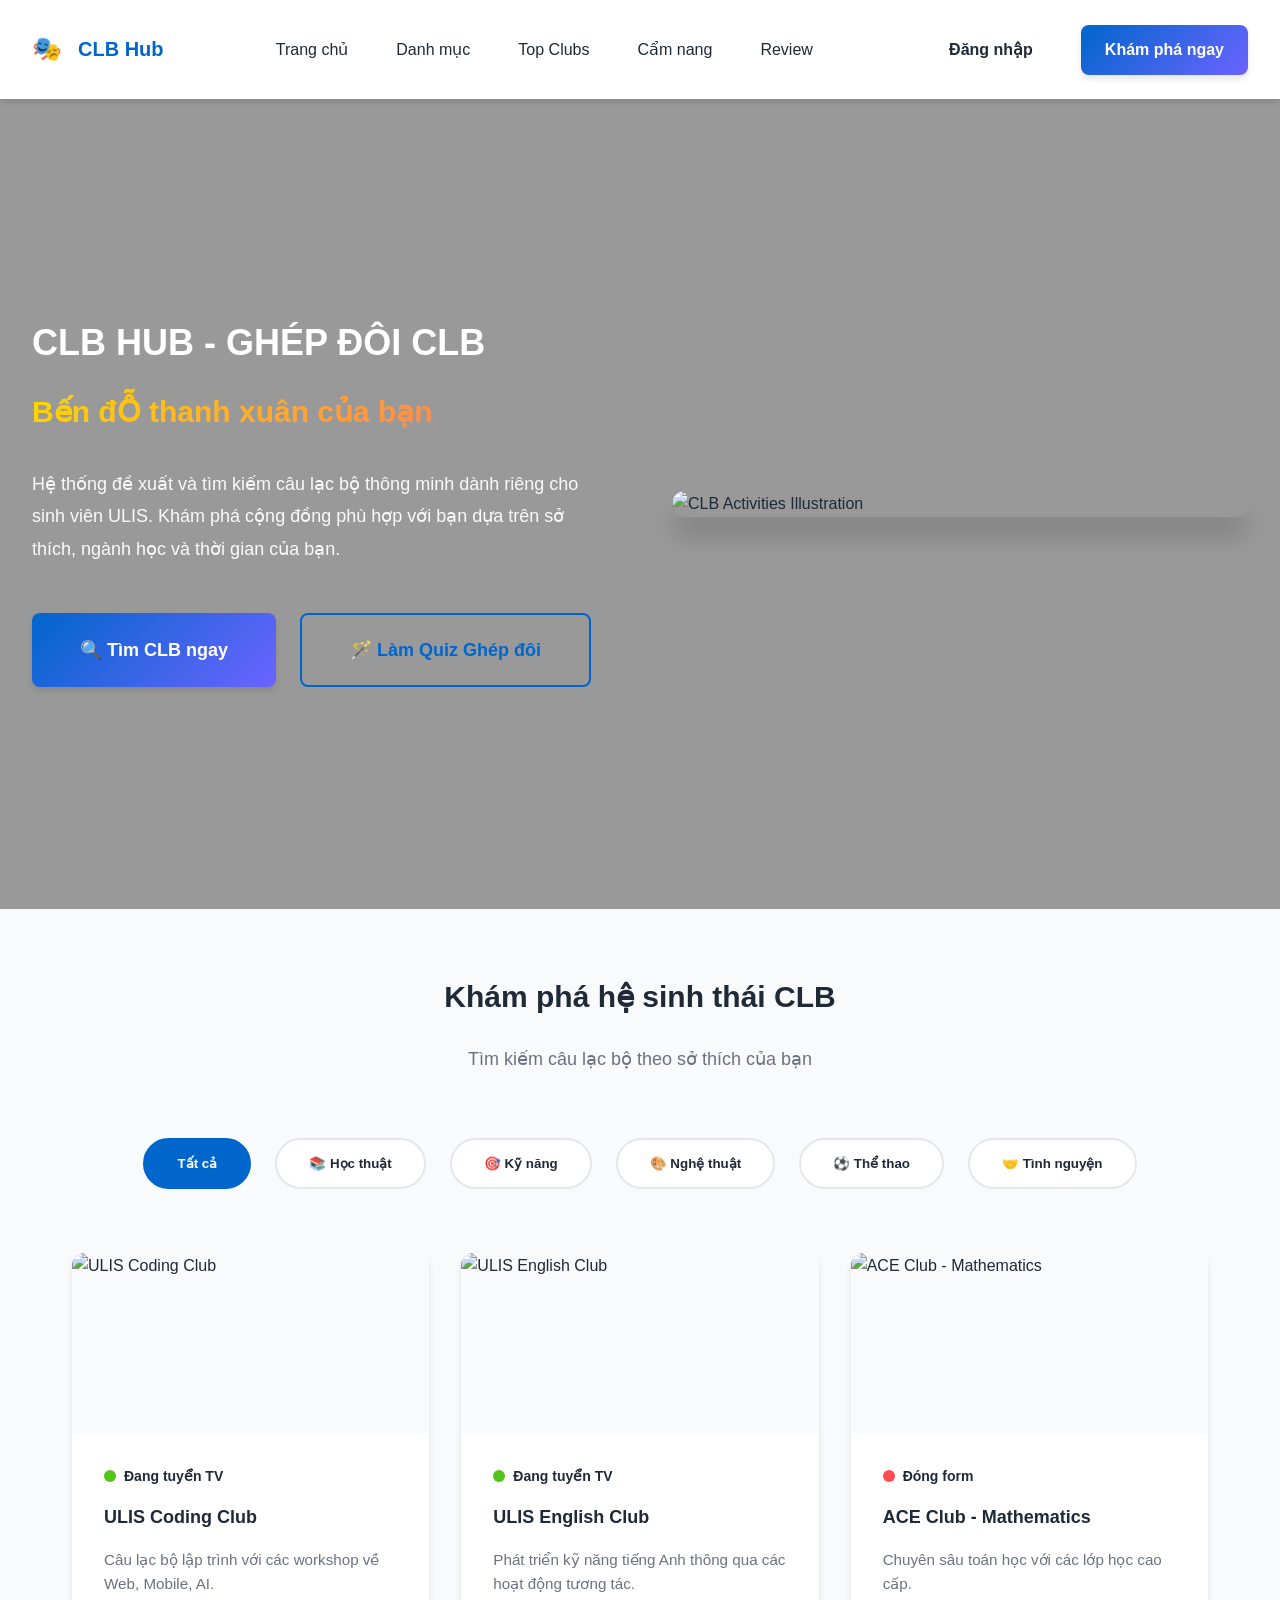
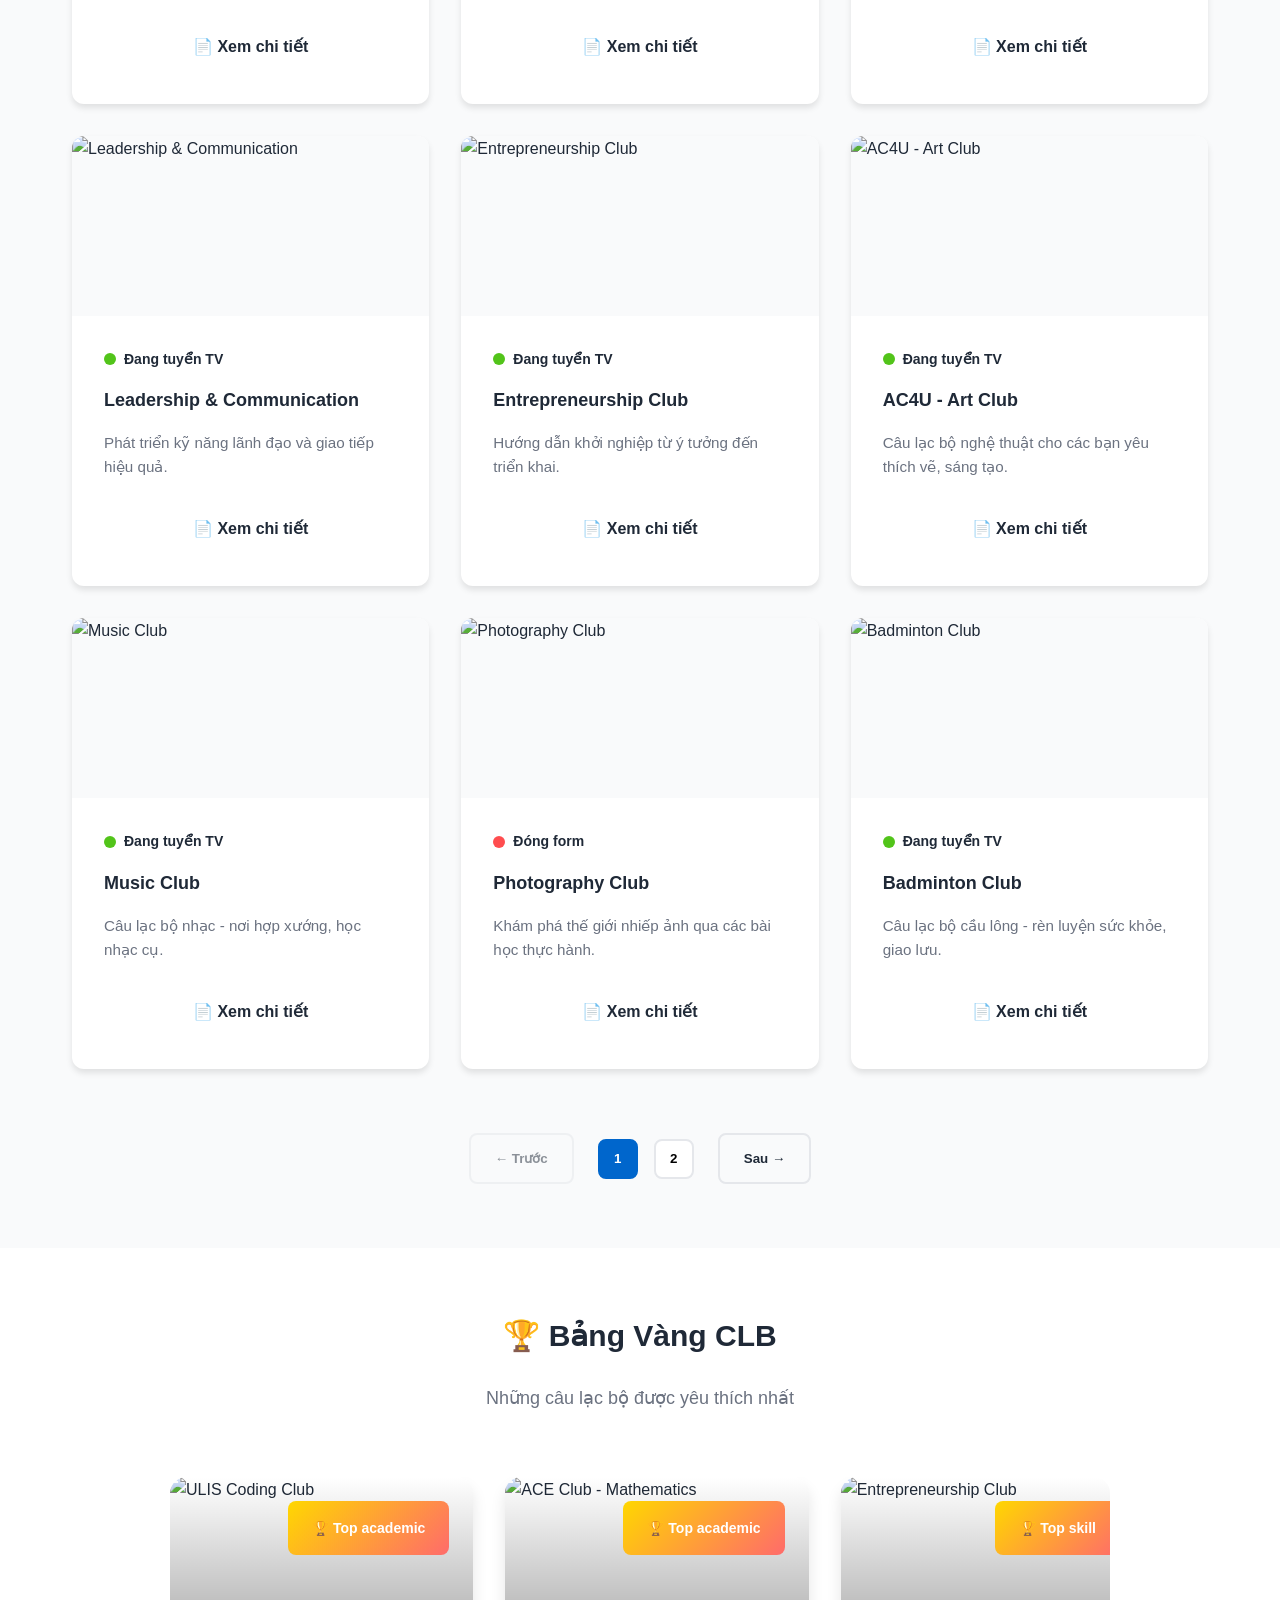
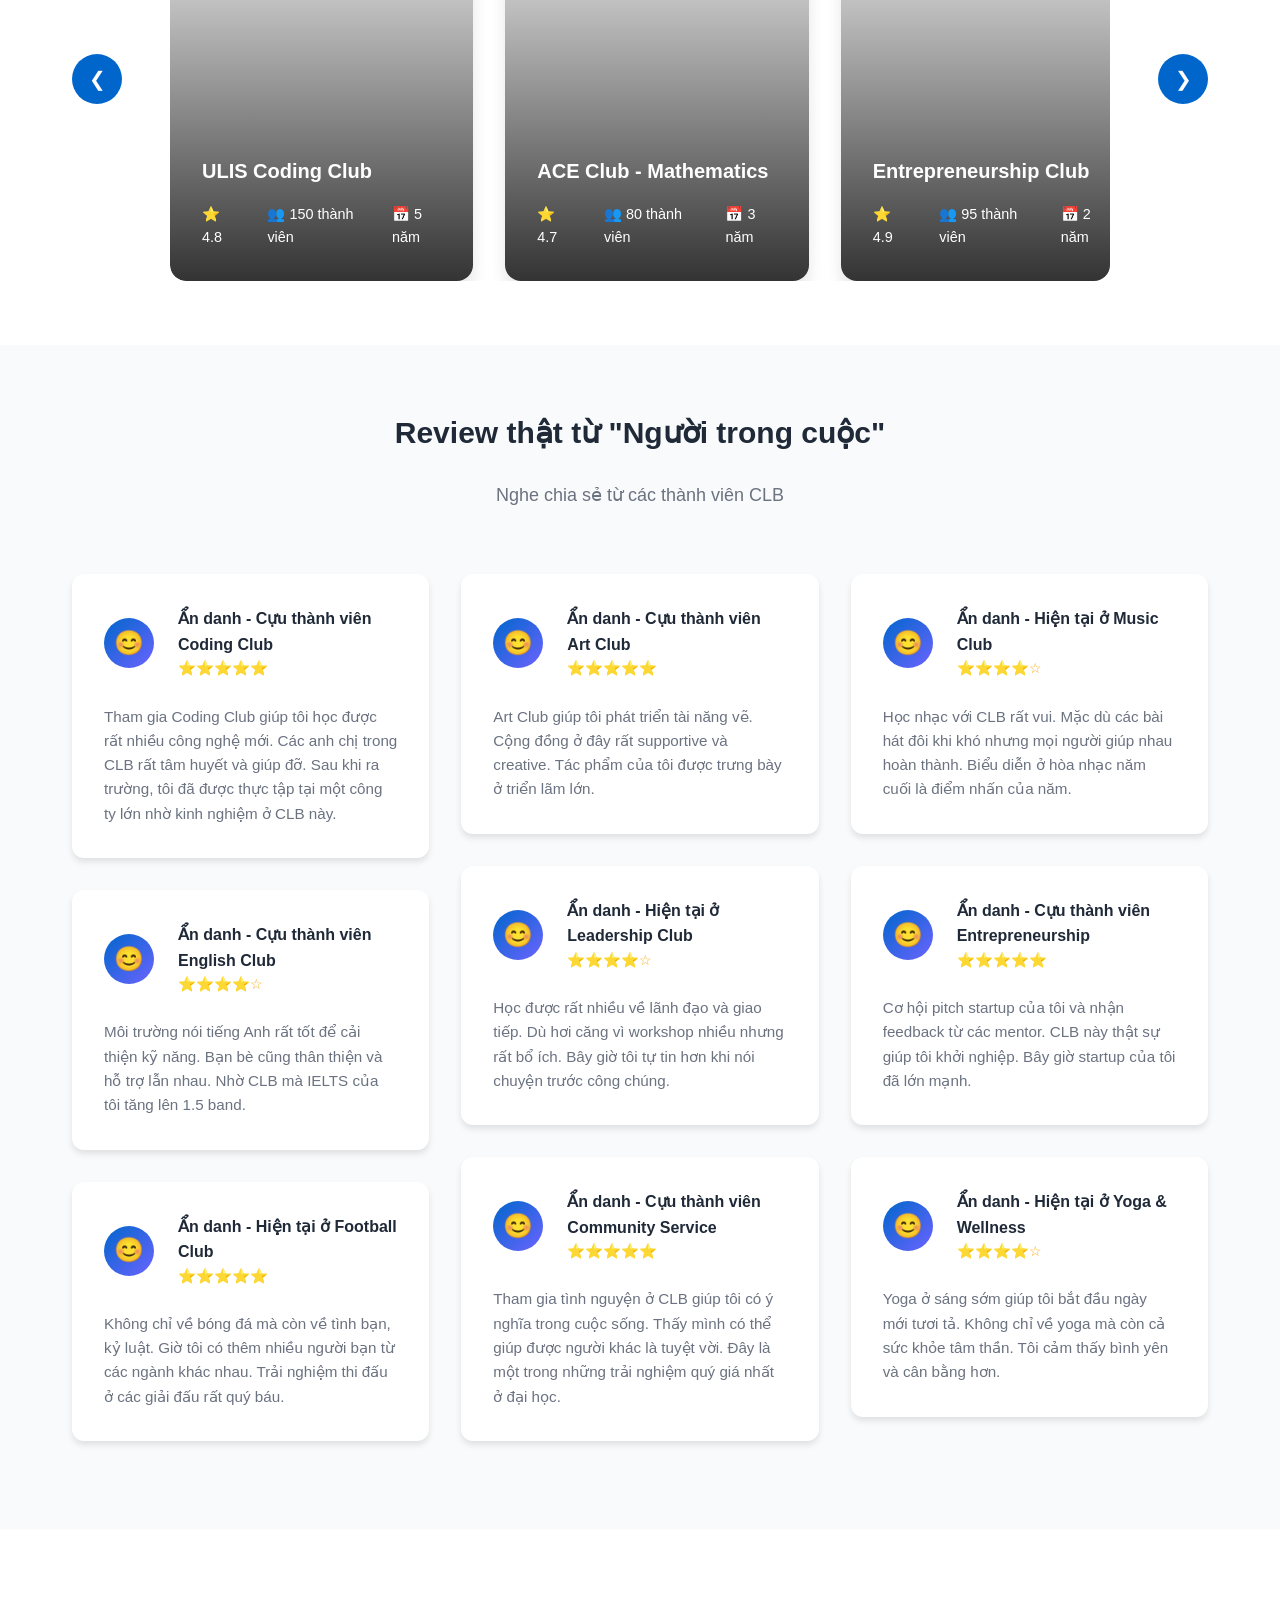
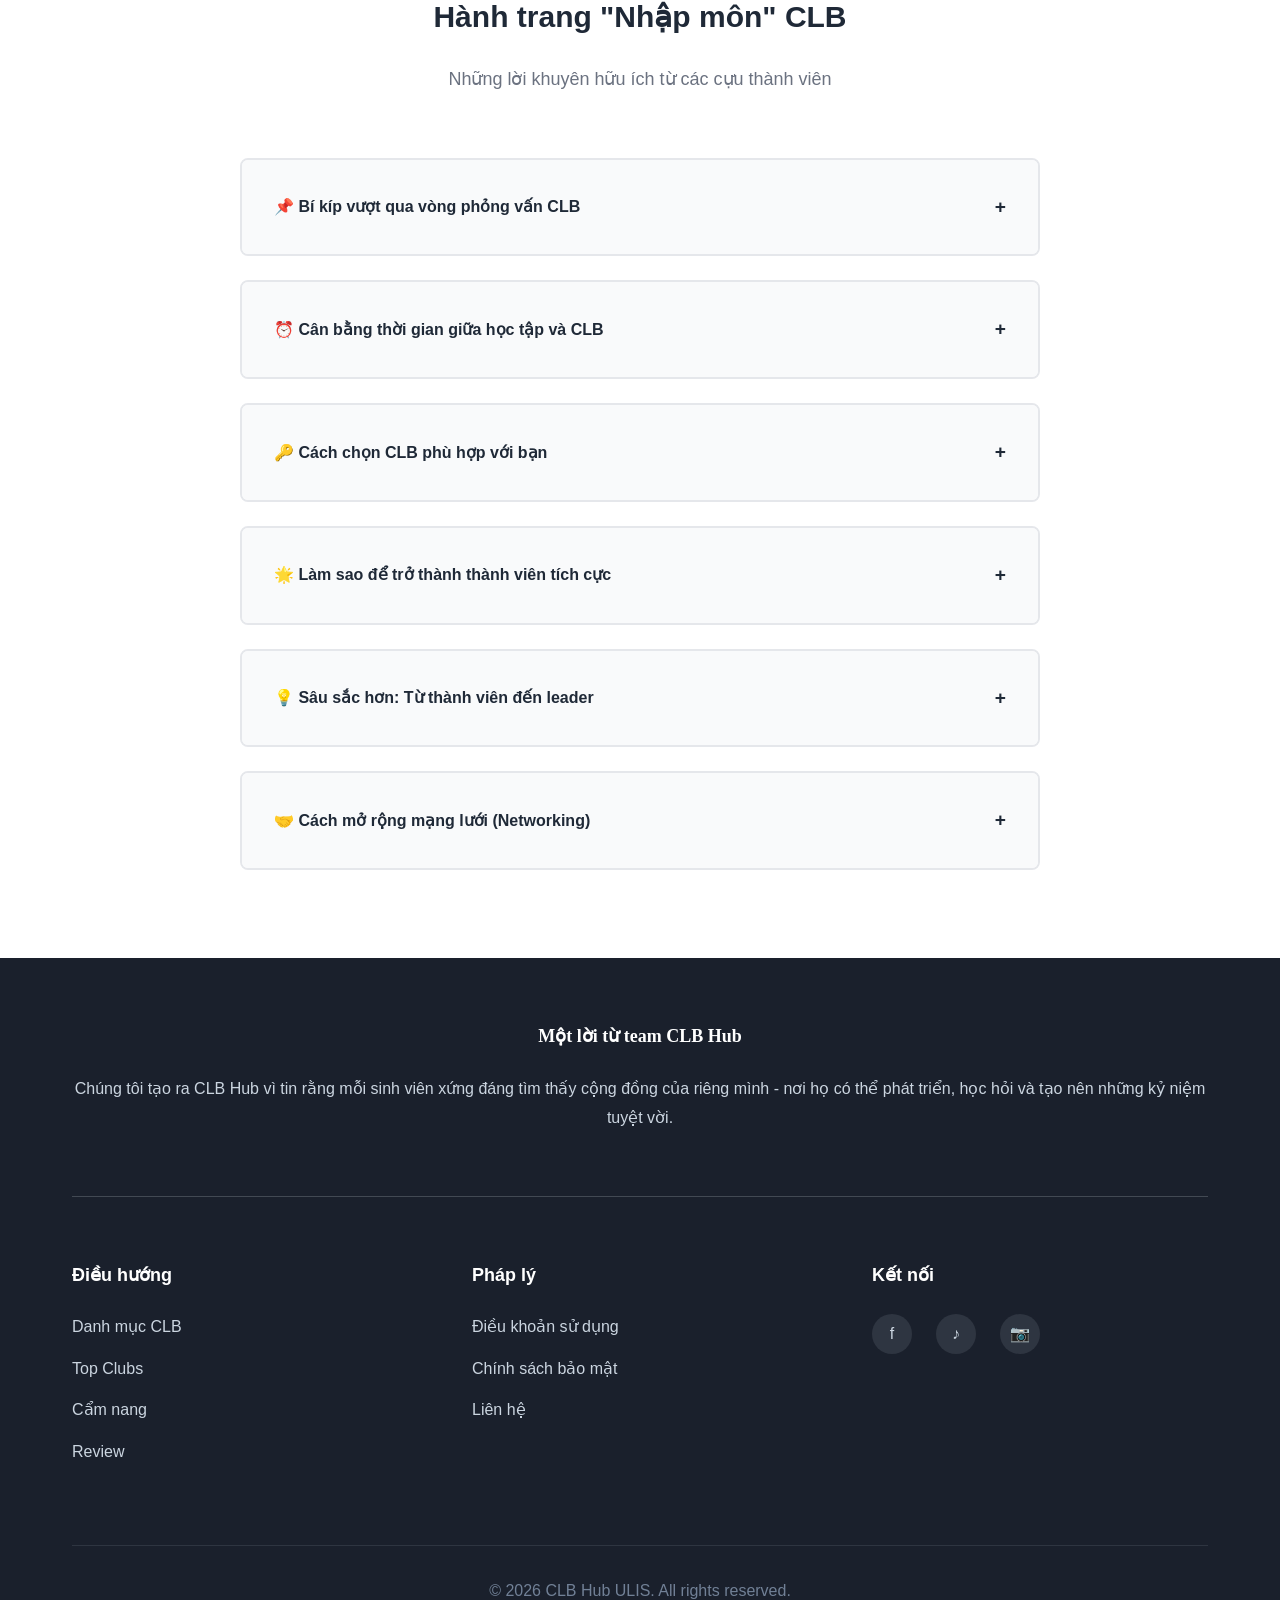
==== landing-page/index.html @ e19a5421 "feat: Add landing page with dynamic club filtering, modals, and carousel functionality" ====
<!DOCTYPE html>
<html lang="vi">
<head>
    <meta charset="UTF-8">
    <meta name="viewport" content="width=device-width, initial-scale=1.0">
    <meta name="description" content="CLB Hub - Hệ thống tìm kiếm và đăng ký câu lạc bộ thông minh dành cho sinh viên ULIS">
    <title>CLB Hub - Ghép Đôi CLB: Bến ĐỖ Thanh Xuân Của Bạn</title>
    <link rel="stylesheet" href="assets/css/styles.css">
</head>
<body>
    <!-- Navigation Bar (Sticky) -->
    <nav class="navbar">
        <div class="navbar-container">
            <div class="navbar-left">
                <div class="logo">
                    <span class="logo-icon">🎭</span>
                    <span class="logo-text">CLB Hub</span>
                </div>
            </div>
            <div class="navbar-center">
                <ul class="nav-links">
                    <li><a href="#hero" class="nav-link">Trang chủ</a></li>
                    <li><a href="#categories" class="nav-link">Danh mục</a></li>
                    <li><a href="#top-clubs" class="nav-link">Top Clubs</a></li>
                    <li><a href="#tips" class="nav-link">Cẩm nang</a></li>
                    <li><a href="#reviews" class="nav-link">Review</a></li>
                </ul>
            </div>
            <div class="navbar-right">
                <button class="btn-ghost" onclick="handleLogin()">Đăng nhập</button>
                <button class="btn-primary" onclick="smoothScroll('categories')">Khám phá ngay</button>
            </div>
            <!-- Mobile Menu Toggle -->
            <button class="mobile-menu-btn" onclick="toggleMobileMenu()">☰</button>
        </div>
        <!-- Mobile Menu -->
        <div class="mobile-menu" id="mobileMenu">
            <a href="#hero" onclick="closeMobileMenu()">Trang chủ</a>
            <a href="#categories" onclick="closeMobileMenu()">Danh mục</a>
            <a href="#top-clubs" onclick="closeMobileMenu()">Top Clubs</a>
            <a href="#tips" onclick="closeMobileMenu()">Cẩm nang</a>
            <a href="#reviews" onclick="closeMobileMenu()">Review</a>
            <button class="btn-ghost" onclick="handleLogin(); closeMobileMenu()">Đăng nhập</button>
            <button class="btn-primary" onclick="smoothScroll('categories'); closeMobileMenu()">Khám phá ngay</button>
        </div>
    </nav>

    <!-- Hero Section -->
    <section class="hero" id="hero">
        <div class="hero-background">
            <video autoplay muted loop class="hero-video">
                <source src="assets/images/hero-background.mp4" type="video/mp4">
            </video>
            <div class="hero-overlay"></div>
        </div>
        <div class="hero-content">
            <div class="hero-text">
                <h1 class="hero-title">CLB HUB - GHÉP ĐÔI CLB</h1>
                <p class="hero-subtitle">Bến đỖ thanh xuân của bạn</p>
                <p class="hero-description">
                    Hệ thống đề xuất và tìm kiếm câu lạc bộ thông minh dành riêng cho sinh viên ULIS. 
                    Khám phá cộng đồng phù hợp với bạn dựa trên sở thích, ngành học và thời gian của bạn.
                </p>
                <div class="hero-buttons">
                    <button class="btn-primary btn-large" onclick="smoothScroll('categories')">
                        🔍 Tìm CLB ngay
                    </button>
                    <button class="btn-secondary btn-large" onclick="openQuizModal()">
                        🪄 Làm Quiz Ghép đôi
                    </button>
                </div>
            </div>
            <div class="hero-image">
                <img src="assets/images/hero-illustration.png" alt="CLB Activities Illustration" class="hero-img">
            </div>
        </div>
    </section>

    <!-- Category & Discovery Section -->
    <section id="categories" class="categories-section">
        <div class="container">
            <h2 class="section-title">Khám phá hệ sinh thái CLB</h2>
            <p class="section-subtitle">Tìm kiếm câu lạc bộ theo sở thích của bạn</p>
            
            <!-- Filter Chips -->
            <div class="filter-container">
                <button class="filter-chip active" data-category="all" onclick="filterClubs('all')">
                    Tất cả
                </button>
                <button class="filter-chip" data-category="academic" onclick="filterClubs('academic')">
                    📚 Học thuật
                </button>
                <button class="filter-chip" data-category="skill" onclick="filterClubs('skill')">
                    🎯 Kỹ năng
                </button>
                <button class="filter-chip" data-category="art" onclick="filterClubs('art')">
                    🎨 Nghệ thuật
                </button>
                <button class="filter-chip" data-category="sport" onclick="filterClubs('sport')">
                    ⚽ Thể thao
                </button>
                <button class="filter-chip" data-category="volunteer" onclick="filterClubs('volunteer')">
                    🤝 Tình nguyện
                </button>
            </div>

            <!-- Club Cards Grid (3x3) -->
            <div class="clubs-grid" id="clubsGrid">
                <!-- Clubs will be dynamically inserted here -->
            </div>

            <!-- Pagination -->
            <div class="pagination" id="pagination">
                <button class="page-btn" id="prevPageBtn" onclick="prevPage()">← Trước</button>
                <div class="page-numbers" id="pageNumbers"></div>
                <button class="page-btn" id="nextPageBtn" onclick="nextPage()">Sau →</button>
            </div>
        </div>
    </section>

    <!-- Top Rated Section -->
    <section id="top-clubs" class="top-clubs-section">
        <div class="container">
            <h2 class="section-title">🏆 Bảng Vàng CLB</h2>
            <p class="section-subtitle">Những câu lạc bộ được yêu thích nhất</p>
            
            <div class="carousel-container">
                <button class="carousel-btn prev" onclick="prevTopClub()">❮</button>
                <div class="carousel-wrapper">
                    <div class="carousel-track" id="carouselTrack">
                        <!-- Top clubs will be dynamically inserted here -->
                    </div>
                </div>
                <button class="carousel-btn next" onclick="nextTopClub()">❯</button>
            </div>
        </div>
    </section>

    <!-- Review Section -->
    <section id="reviews" class="reviews-section">
        <div class="container">
            <h2 class="section-title">Review thật từ "Người trong cuộc"</h2>
            <p class="section-subtitle">Nghe chia sẻ từ các thành viên CLB</p>
            
            <div class="reviews-masonry" id="reviewsMasonry">
                <!-- Reviews will be dynamically inserted here -->
            </div>
        </div>
    </section>

    <!-- Tips & Knowledge Base Section -->
    <section id="tips" class="tips-section">
        <div class="container">
            <h2 class="section-title">Hành trang "Nhập môn" CLB</h2>
            <p class="section-subtitle">Những lời khuyên hữu ích từ các cựu thành viên</p>
            
            <div class="accordion-container">
                <!-- Accordion items will be dynamically inserted here -->
            </div>
        </div>
    </section>

    <!-- Footer -->
    <footer class="footer">
        <div class="footer-container">
            <div class="footer-message">
                <h3>Một lời từ team CLB Hub</h3>
                <p>
                    Chúng tôi tạo ra CLB Hub vì tin rằng mỗi sinh viên xứng đáng tìm thấy cộng đồng 
                    của riêng mình - nơi họ có thể phát triển, học hỏi và tạo nên những kỷ niệm tuyệt vời.
                </p>
            </div>
            <div class="footer-content">
                <div class="footer-column">
                    <h4>Điều hướng</h4>
                    <ul>
                        <li><a href="#categories">Danh mục CLB</a></li>
                        <li><a href="#top-clubs">Top Clubs</a></li>
                        <li><a href="#tips">Cẩm nang</a></li>
                        <li><a href="#reviews">Review</a></li>
                    </ul>
                </div>
                <div class="footer-column">
                    <h4>Pháp lý</h4>
                    <ul>
                        <li><a href="#">Điều khoản sử dụng</a></li>
                        <li><a href="#">Chính sách bảo mật</a></li>
                        <li><a href="#">Liên hệ</a></li>
                    </ul>
                </div>
                <div class="footer-column">
                    <h4>Kết nối</h4>
                    <div class="social-icons">
                        <a href="https://facebook.com" class="social-icon facebook" title="Facebook">
                            <span>f</span>
                        </a>
                        <a href="https://tiktok.com" class="social-icon tiktok" title="TikTok">
                            <span>♪</span>
                        </a>
                        <a href="https://instagram.com" class="social-icon instagram" title="Instagram">
                            <span>📷</span>
                        </a>
                    </div>
                </div>
            </div>
            <div class="footer-bottom">
                <p>&copy; 2026 CLB Hub ULIS. All rights reserved.</p>
            </div>
        </div>
    </footer>

    <!-- Club Detail Modal -->
    <div id="clubModal" class="modal">
        <div class="modal-overlay" onclick="closeClubModal()"></div>
        <div class="modal-content club-modal">
            <button class="modal-close" onclick="closeClubModal()">✕</button>
            <div class="modal-header">
                <img id="modalClubImage" src="" alt="Club" class="modal-image">
                <div id="modalClubLogo" class="modal-logo">📚</div>
            </div>
            <div class="modal-body">
                <h2 id="modalClubName"></h2>
                
                <div class="modal-section">
                    <h3>📝 Giới Thiệu</h3>
                    <p id="modalClubDescription"></p>
                </div>

                <div class="modal-section">
                    <h3>📸 Thư Viện Ảnh</h3>
                    <div class="image-carousel" id="imageCarousel">
                        <div class="carousel-images" id="carouselImages"></div>
                        <div class="carousel-dots" id="carouselDots"></div>
                        <button class="carousel-btn-prev" onclick="prevGalleryImage()">❮</button>
                        <button class="carousel-btn-next" onclick="nextGalleryImage()">❯</button>
                    </div>
                </div>

                <div class="modal-section">
                    <h3>👔 Lãnh Đạo</h3>
                    <p><strong>Chủ nhiệm:</strong> <span id="modalClubPresident"></span></p>
                    <p><strong>Phó Chủ nhiệm:</strong> <span id="modalClubVicePresident"></span></p>
                </div>

                <div class="modal-section">
                    <h3>🕒 Lịch sinh hoạt</h3>
                    <p id="modalClubSchedule"></p>
                </div>
                
                <div class="modal-section">
                    <h3>🎯 Hoạt động tiêu biểu</h3>
                    <p id="modalClubActivities"></p>
                </div>
                
                <div class="modal-section warning-box">
                    <h3>💡 Yêu cầu</h3>
                    <p id="modalClubRequirements"></p>
                </div>
                
                <div class="modal-section success-box">
                    <h3>🎁 Quyền lợi</h3>
                    <p id="modalClubBenefits"></p>
                </div>
            </div>
            <div class="modal-footer">
                <a id="modalFormLink" href="#" class="btn-primary btn-full-width" target="_blank">
                    ✍️ Điền Form Đăng Ký Phỏng Vấn
                </a>
            </div>
        </div>
    </div>

    <!-- Review Modal -->
    <div id="reviewModal" class="modal">
        <div class="modal-overlay" onclick="closeReviewModal()"></div>
        <div class="modal-content review-modal">
            <button class="modal-close" onclick="closeReviewModal()">✕</button>
            <div class="modal-body">
                <div class="review-full">
                    <div class="review-header-full">
                        <div class="review-avatar">😊</div>
                        <div class="review-author-full">
                            <div class="review-name" id="reviewModalAuthor"></div>
                            <div class="review-rating" id="reviewModalRating"></div>
                        </div>
                    </div>
                    <div class="review-text-full" id="reviewModalText"></div>
                </div>
            </div>
        </div>
    </div>

    <!-- Quiz Modal -->
    <div id="quizModal" class="modal">
        <div class="modal-overlay" onclick="closeQuizModal()"></div>
        <div class="modal-content quiz-modal">
            <button class="modal-close" onclick="closeQuizModal()">✕</button>
            <div class="quiz-header">
                <h2>🪄 Quiz Ghép Đôi CLB</h2>
                <p>Trả lời 3 câu hỏi để tìm CLB phù hợp với bạn</p>
            </div>
            <div class="quiz-body">
                <div class="quiz-question">
                    <label>Bạn quan tâm nhất đến lĩnh vực nào?</label>
                    <div class="quiz-options">
                        <label><input type="radio" name="interest" value="academic"> Học thuật</label>
                        <label><input type="radio" name="interest" value="skill"> Kỹ năng mềm</label>
                        <label><input type="radio" name="interest" value="art"> Nghệ thuật</label>
                        <label><input type="radio" name="interest" value="sport"> Thể thao</label>
                        <label><input type="radio" name="interest" value="volunteer"> Tình nguyện</label>
                    </div>
                </div>
            </div>
            <div class="quiz-footer">
                <button class="btn-primary" onclick="submitQuiz()">
                    Tìm CLB cho tôi
                </button>
            </div>
        </div>
    </div>

    <!-- Back to Top Button -->
    <button class="back-to-top" id="backToTopBtn" onclick="backToTop()">↑</button>

    <!-- Scripts -->
    <script src="assets/js/data.js"></script>
    <script src="assets/js/main.js"></script>
</body>
</html>
---- landing-page/assets/css/styles.css ----
/* ============================================
   GLOBAL STYLES & VARIABLES
   ============================================ */

:root {
    /* Colors */
    --primary-color: #0066cc;
    --primary-dark: #0052a3;
    --secondary-color: #6c63ff;
    --success-color: #52c41a;
    --warning-color: #faad14;
    --danger-color: #ff4d4f;
    --text-dark: #1f2937;
    --text-light: #6b7280;
    --bg-light: #f9fafb;
    --bg-white: #ffffff;
    --border-color: #e5e7eb;
    --shadow-sm: 0 1px 2px rgba(0, 0, 0, 0.05);
    --shadow-md: 0 4px 6px rgba(0, 0, 0, 0.1);
    --shadow-lg: 0 10px 15px rgba(0, 0, 0, 0.1);
    --shadow-xl: 0 20px 25px rgba(0, 0, 0, 0.15);
    
    /* Spacing */
    --spacing-xs: 0.5rem;
    --spacing-sm: 1rem;
    --spacing-md: 1.5rem;
    --spacing-lg: 2rem;
    --spacing-xl: 3rem;
    --spacing-2xl: 4rem;
    
    /* Typography */
    --font-family: 'Segoe UI', Tahoma, Geneva, Verdana, sans-serif;
    --font-size-base: 1rem;
    --font-size-lg: 1.125rem;
    --font-size-xl: 1.25rem;
    --font-size-2xl: 1.5rem;
    --font-size-3xl: 1.875rem;
    --font-size-4xl: 2.25rem;
    
    /* Transitions */
    --transition: all 0.3s cubic-bezier(0.4, 0, 0.2, 1);
}

* {
    margin: 0;
    padding: 0;
    box-sizing: border-box;
}

html {
    scroll-behavior: smooth;
}

body {
    font-family: var(--font-family);
    color: var(--text-dark);
    background-color: var(--bg-white);
    line-height: 1.6;
    overflow-x: hidden;
}

a {
    text-decoration: none;
    color: inherit;
}

/* ============================================
   CONTAINER & LAYOUT
   ============================================ */

.container {
    max-width: 1200px;
    margin: 0 auto;
    padding: 0 var(--spacing-lg);
}

/* ============================================
   NAVIGATION BAR (STICKY)
   ============================================ */

.navbar {
    position: sticky;
    top: 0;
    z-index: 100;
    background: rgba(255, 255, 255, 0.95);
    backdrop-filter: blur(10px);
    box-shadow: var(--shadow-md);
    transition: var(--transition);
}

.navbar-container {
    max-width: 1400px;
    margin: 0 auto;
    padding: var(--spacing-md) var(--spacing-lg);
    display: flex;
    justify-content: space-between;
    align-items: center;
}

.logo {
    display: flex;
    align-items: center;
    gap: var(--spacing-sm);
    font-weight: 700;
    font-size: var(--font-size-xl);
}

.logo-icon {
    font-size: 1.5rem;
}

.logo-text {
    color: var(--primary-color);
}

.navbar-center {
    display: flex;
    gap: var(--spacing-2xl);
    flex: 1;
    justify-content: center;
}

.nav-links {
    list-style: none;
    display: flex;
    gap: var(--spacing-xl);
}

.nav-link {
    color: var(--text-dark);
    font-weight: 500;
    transition: var(--transition);
    position: relative;
}

.nav-link::after {
    content: '';
    position: absolute;
    bottom: -5px;
    left: 0;
    width: 0;
    height: 2px;
    background: var(--primary-color);
    transition: width 0.3s ease;
}

.nav-link:hover::after {
    width: 100%;
}

.navbar-right {
    display: flex;
    gap: var(--spacing-md);
    align-items: center;
}

/* ============================================
   BUTTONS
   ============================================ */

.btn-primary,
.btn-secondary,
.btn-ghost {
    padding: var(--spacing-sm) var(--spacing-md);
    border: none;
    border-radius: 8px;
    font-weight: 600;
    cursor: pointer;
    transition: var(--transition);
    font-size: var(--font-size-base);
    display: inline-flex;
    align-items: center;
    justify-content: center;
    gap: var(--spacing-xs);
    white-space: nowrap;
}

.btn-primary {
    background: linear-gradient(135deg, var(--primary-color), var(--secondary-color));
    color: white;
    box-shadow: var(--shadow-md);
}

.btn-primary:hover {
    transform: translateY(-2px);
    box-shadow: var(--shadow-lg);
}

.btn-primary:active {
    transform: translateY(0);
}

.btn-secondary {
    background: transparent;
    color: var(--primary-color);
    border: 2px solid var(--primary-color);
}

.btn-secondary:hover {
    background: var(--primary-color);
    color: white;
}

.btn-ghost {
    background: transparent;
    color: var(--text-dark);
    border: none;
}

.btn-ghost:hover {
    color: var(--primary-color);
}

.btn-large {
    padding: var(--spacing-md) var(--spacing-xl);
    font-size: var(--font-size-lg);
}

.btn-full-width {
    width: 100%;
}

/* ============================================
   HERO SECTION
   ============================================ */

.hero {
    position: relative;
    min-height: 90vh;
    display: flex;
    align-items: center;
    overflow: hidden;
}

.hero-background {
    position: absolute;
    top: 0;
    left: 0;
    width: 100%;
    height: 100%;
    z-index: 1;
}

.hero-video {
    width: 100%;
    height: 100%;
    object-fit: cover;
}

.hero-overlay {
    position: absolute;
    top: 0;
    left: 0;
    width: 100%;
    height: 100%;
    background: rgba(0, 0, 0, 0.4);
    z-index: 2;
}

.hero-content {
    position: relative;
    z-index: 3;
    max-width: 1400px;
    width: 100%;
    margin: 0 auto;
    padding: var(--spacing-2xl) var(--spacing-lg);
    display: grid;
    grid-template-columns: 1fr 1fr;
    gap: var(--spacing-2xl);
    align-items: center;
}

.hero-text {
    color: white;
}

.hero-title {
    font-size: var(--font-size-4xl);
    font-weight: 900;
    margin-bottom: var(--spacing-md);
    line-height: 1.2;
}

.hero-subtitle {
    font-size: var(--font-size-3xl);
    font-weight: 700;
    margin-bottom: var(--spacing-lg);
    background: linear-gradient(135deg, #ffd700, #ff6b6b);
    -webkit-background-clip: text;
    -webkit-text-fill-color: transparent;
    background-clip: text;
}

.hero-description {
    font-size: var(--font-size-lg);
    margin-bottom: var(--spacing-xl);
    opacity: 0.95;
    line-height: 1.8;
}

.hero-buttons {
    display: flex;
    gap: var(--spacing-md);
    flex-wrap: wrap;
}

.hero-image {
    display: flex;
    justify-content: center;
    align-items: center;
    overflow: hidden;
    border-radius: 20px;
    box-shadow: var(--shadow-xl);
}

.hero-img {
    width: 100%;
    height: auto;
    object-fit: cover;
    max-height: 500px;
}

/* ============================================
   SECTION STYLES
   ============================================ */

section {
    padding: var(--spacing-2xl) 0;
}

.section-title {
    font-size: var(--font-size-3xl);
    font-weight: 800;
    text-align: center;
    margin-bottom: var(--spacing-md);
    color: var(--text-dark);
}

.section-subtitle {
    font-size: var(--font-size-lg);
    text-align: center;
    color: var(--text-light);
    margin-bottom: var(--spacing-2xl);
}

/* ============================================
   CATEGORIES SECTION
   ============================================ */

.categories-section {
    background: var(--bg-light);
}

.filter-container {
    display: flex;
    justify-content: center;
    gap: var(--spacing-md);
    margin-bottom: var(--spacing-2xl);
    flex-wrap: wrap;
}

.filter-chip {
    padding: var(--spacing-sm) var(--spacing-lg);
    border: 2px solid var(--border-color);
    background: var(--bg-white);
    color: var(--text-dark);
    border-radius: 50px;
    cursor: pointer;
    font-weight: 600;
    transition: var(--transition);
}

.filter-chip:hover {
    border-color: var(--primary-color);
    color: var(--primary-color);
}

.filter-chip.active {
    background: var(--primary-color);
    color: white;
    border-color: var(--primary-color);
}

.clubs-grid {
    display: grid;
    grid-template-columns: repeat(auto-fill, minmax(280px, 1fr));
    gap: var(--spacing-lg);
}

.club-card {
    background: var(--bg-white);
    border-radius: 12px;
    overflow: hidden;
    box-shadow: var(--shadow-md);
    transition: var(--transition);
    display: flex;
    flex-direction: column;
    cursor: pointer;
    animation: fadeIn 0.5s ease-in-out;
}

@keyframes fadeIn {
    from {
        opacity: 0;
        transform: translateY(20px);
    }
    to {
        opacity: 1;
        transform: translateY(0);
    }
}

.club-card:hover {
    transform: translateY(-10px);
    box-shadow: var(--shadow-xl);
}

.club-card-image {
    width: 100%;
    height: 180px;
    object-fit: cover;
    background: var(--bg-light);
}

.club-card-body {
    padding: var(--spacing-lg);
    flex: 1;
    display: flex;
    flex-direction: column;
}

.club-card-status {
    display: inline-flex;
    align-items: center;
    gap: var(--spacing-xs);
    font-size: 0.875rem;
    font-weight: 600;
    margin-bottom: var(--spacing-sm);
    width: fit-content;
}

.status-badge {
    display: inline-block;
    width: 12px;
    height: 12px;
    border-radius: 50%;
}

.status-open {
    background: var(--success-color);
}

.status-closed {
    background: var(--danger-color);
}

.club-card-title {
    font-size: var(--font-size-lg);
    font-weight: 700;
    margin-bottom: var(--spacing-sm);
    color: var(--text-dark);
}

.club-card-description {
    color: var(--text-light);
    font-size: 0.95rem;
    margin-bottom: var(--spacing-md);
    flex-grow: 1;
    display: -webkit-box;
    -webkit-line-clamp: 2;
    -webkit-box-orient: vertical;
    overflow: hidden;
}

.club-card-button {
    align-self: flex-start;
}

/* ============================================
   TOP CLUBS SECTION
   ============================================ */

.top-clubs-section {
    background: var(--bg-white);
}

.carousel-container {
    position: relative;
    display: flex;
    align-items: center;
    gap: var(--spacing-xl);
    margin-top: var(--spacing-2xl);
}

.carousel-wrapper {
    flex: 1;
    overflow: hidden;
    border-radius: 16px;
}

.carousel-track {
    display: flex;
    transition: transform 0.5s cubic-bezier(0.4, 0, 0.2, 1);
    gap: var(--spacing-lg);
}

.carousel-btn {
    background: var(--primary-color);
    color: white;
    border: none;
    width: 50px;
    height: 50px;
    border-radius: 50%;
    font-size: var(--font-size-xl);
    cursor: pointer;
    transition: var(--transition);
    display: flex;
    align-items: center;
    justify-content: center;
}

.carousel-btn:hover {
    transform: scale(1.1);
    background: var(--primary-dark);
}

.top-club-card {
    flex: 0 0 calc(33.333% - 10px);
    aspect-ratio: 3/4;
    border-radius: 16px;
    overflow: hidden;
    position: relative;
    cursor: pointer;
    transition: var(--transition);
    box-shadow: var(--shadow-lg);
}

.top-club-card:hover {
    transform: scale(1.02);
    box-shadow: var(--shadow-xl);
}

.top-club-card-image {
    width: 100%;
    height: 100%;
    object-fit: cover;
    position: absolute;
    top: 0;
    left: 0;
}

.top-club-card-overlay {
    position: absolute;
    top: 0;
    left: 0;
    width: 100%;
    height: 100%;
    background: linear-gradient(180deg, rgba(0, 0, 0, 0) 0%, rgba(0, 0, 0, 0.8) 100%);
    display: flex;
    flex-direction: column;
    justify-content: flex-end;
    padding: var(--spacing-lg);
    color: white;
}

.top-club-card-badge {
    position: absolute;
    top: var(--spacing-md);
    right: var(--spacing-md);
    background: linear-gradient(135deg, #ffd700, #ff6b6b);
    color: white;
    padding: var(--spacing-sm) var(--spacing-md);
    border-radius: 8px;
    font-weight: 600;
    font-size: 0.875rem;
}

.top-club-card-title {
    font-size: var(--font-size-xl);
    font-weight: 700;
    margin-bottom: var(--spacing-sm);
}

.top-club-card-info {
    font-size: 0.9rem;
    display: flex;
    gap: var(--spacing-lg);
}

/* ============================================
   REVIEWS SECTION
   ============================================ */

.reviews-section {
    background: var(--bg-light);
}

.reviews-masonry {
    column-count: 3;
    column-gap: var(--spacing-lg);
}

.review-card {
    background: var(--bg-white);
    padding: var(--spacing-lg);
    border-radius: 12px;
    margin-bottom: var(--spacing-lg);
    box-shadow: var(--shadow-md);
    transition: var(--transition);
    break-inside: avoid;
    cursor: pointer;
}

.review-card:hover {
    box-shadow: var(--shadow-xl);
    transform: translateY(-5px);
}

.review-header {
    display: flex;
    gap: var(--spacing-md);
    margin-bottom: var(--spacing-md);
    align-items: center;
}

.review-avatar {
    width: 40px;
    height: 40px;
    border-radius: 50%;
    background: linear-gradient(135deg, var(--primary-color), var(--secondary-color));
    display: flex;
    align-items: center;
    justify-content: center;
    color: white;
    font-size: 1.2rem;
    flex-shrink: 0;
}

.review-author {
    flex: 1;
}

.review-name {
    font-weight: 600;
    font-size: 0.95rem;
}

.review-badge {
    font-size: 0.8rem;
    color: var(--text-light);
}

.review-rating {
    color: var(--warning-color);
    font-size: 0.9rem;
}

.review-text {
    color: var(--text-light);
    font-size: 0.95rem;
    line-height: 1.6;
}

/* ============================================
   TIPS & ACCORDION SECTION
   ============================================ */

.tips-section {
    background: var(--bg-white);
}

.accordion-container {
    max-width: 800px;
    margin: 0 auto;
}

.accordion-item {
    border: 2px solid var(--border-color);
    border-radius: 8px;
    margin-bottom: var(--spacing-md);
    overflow: hidden;
    transition: var(--transition);
}

.accordion-item:hover {
    border-color: var(--primary-color);
    box-shadow: var(--shadow-md);
}

.accordion-header {
    padding: var(--spacing-lg);
    background: var(--bg-light);
    cursor: pointer;
    display: flex;
    justify-content: space-between;
    align-items: center;
    font-weight: 600;
    transition: var(--transition);
}

.accordion-header:hover {
    background: var(--bg-white);
}

.accordion-header.active {
    background: var(--primary-color);
    color: white;
}

.accordion-icon {
    font-size: 1.2rem;
    transition: transform 0.3s ease;
}

.accordion-item.active .accordion-icon {
    transform: rotate(45deg);
}

.accordion-content {
    max-height: 0;
    overflow: hidden;
    transition: max-height 0.3s ease;
    background: var(--bg-white);
}

.accordion-item.active .accordion-content {
    max-height: 500px;
}

.accordion-content-text {
    padding: var(--spacing-lg);
    color: var(--text-light);
    line-height: 1.8;
}

.accordion-content-text ul {
    list-style: none;
    padding-left: var(--spacing-lg);
}

.accordion-content-text li {
    margin-bottom: var(--spacing-sm);
}

.accordion-content-text li::before {
    content: '✓ ';
    color: var(--success-color);
    font-weight: 700;
    margin-right: var(--spacing-sm);
}

/* ============================================
   FOOTER
   ============================================ */

.footer {
    background: #1a202c;
    color: #e2e8f0;
    padding: var(--spacing-2xl) 0 var(--spacing-lg);
}

.footer-container {
    max-width: 1200px;
    margin: 0 auto;
    padding: 0 var(--spacing-lg);
}

.footer-message {
    text-align: center;
    margin-bottom: var(--spacing-2xl);
    padding-bottom: var(--spacing-2xl);
    border-bottom: 1px solid rgba(226, 232, 240, 0.2);
}

.footer-message h3 {
    font-size: var(--font-size-lg);
    margin-bottom: var(--spacing-md);
    color: white;
    font-family: 'Comic Sans MS', cursive;
}

.footer-message p {
    color: #cbd5e0;
    line-height: 1.8;
}

.footer-content {
    display: grid;
    grid-template-columns: repeat(3, 1fr);
    gap: var(--spacing-2xl);
    margin-bottom: var(--spacing-2xl);
}

.footer-column h4 {
    color: white;
    font-size: var(--font-size-lg);
    margin-bottom: var(--spacing-md);
}

.footer-column ul {
    list-style: none;
}

.footer-column ul li {
    margin-bottom: var(--spacing-sm);
}

.footer-column a {
    color: #cbd5e0;
    transition: var(--transition);
}

.footer-column a:hover {
    color: var(--primary-color);
}

.social-icons {
    display: flex;
    gap: var(--spacing-md);
}

.social-icon {
    width: 40px;
    height: 40px;
    border-radius: 50%;
    background: rgba(226, 232, 240, 0.1);
    display: flex;
    align-items: center;
    justify-content: center;
    transition: var(--transition);
    border: 2px solid transparent;
}

.social-icon:hover {
    transform: translateY(-3px);
    border-color: var(--primary-color);
}

.social-icon.facebook:hover {
    background: #1877f2;
}

.social-icon.tiktok:hover {
    background: #000000;
}

.social-icon.instagram:hover {
    background: #e4405f;
}

.footer-bottom {
    text-align: center;
    color: #718096;
    border-top: 1px solid rgba(226, 232, 240, 0.1);
    padding-top: var(--spacing-lg);
}

/* ============================================
   MODAL
   ============================================ */

.modal {
    display: none;
    position: fixed;
    top: 0;
    left: 0;
    width: 100%;
    height: 100%;
    z-index: 1000;
    animation: fadeIn 0.3s ease;
}

.modal.active {
    display: flex;
}

.modal-overlay {
    position: absolute;
    top: 0;
    left: 0;
    width: 100%;
    height: 100%;
    background: rgba(0, 0, 0, 0.6);
    backdrop-filter: blur(5px);
}

.modal-content {
    position: relative;
    z-index: 2;
    background: var(--bg-white);
    border-radius: 16px;
    max-height: 90vh;
    max-width: 600px;
    width: 90%;
    margin: auto;
    overflow: hidden;
    display: flex;
    flex-direction: column;
    animation: slideUp 0.3s cubic-bezier(0.4, 0, 0.2, 1);
}

@keyframes slideUp {
    from {
        transform: translateY(50px);
        opacity: 0;
    }
    to {
        transform: translateY(0);
        opacity: 1;
    }
}

.modal-close {
    position: absolute;
    top: var(--spacing-md);
    right: var(--spacing-md);
    background: var(--bg-light);
    border: none;
    width: 40px;
    height: 40px;
    border-radius: 50%;
    cursor: pointer;
    display: flex;
    align-items: center;
    justify-content: center;
    font-size: var(--font-size-lg);
    transition: var(--transition);
    z-index: 10;
}

.modal-close:hover {
    background: var(--primary-color);
    color: white;
}

.modal-header {
    position: relative;
    height: 250px;
    overflow: hidden;
}

.modal-image {
    width: 100%;
    height: 100%;
    object-fit: cover;
}

.modal-logo {
    position: absolute;
    bottom: 10px;
    left: 10px;
    width: 60px;
    height: 60px;
    background: var(--bg-white);
    border-radius: 50%;
    display: flex;
    align-items: center;
    justify-content: center;
    font-size: 2rem;
    box-shadow: var(--shadow-lg);
}

.modal-body {
    padding: var(--spacing-lg);
    overflow-y: auto;
    flex: 1;
}

.modal-body h2 {
    font-size: var(--font-size-2xl);
    margin-bottom: var(--spacing-lg);
    color: var(--text-dark);
}

.modal-section {
    margin-bottom: var(--spacing-lg);
}

.modal-section h3 {
    font-size: var(--font-size-lg);
    font-weight: 600;
    margin-bottom: var(--spacing-sm);
    color: var(--text-dark);
}

.modal-section p {
    color: var(--text-light);
    line-height: 1.8;
}

.warning-box {
    background: #fffbe6;
    border-left: 4px solid var(--warning-color);
    padding: var(--spacing-md);
    border-radius: 8px;
}

.success-box {
    background: #f6ffed;
    border-left: 4px solid var(--success-color);
    padding: var(--spacing-md);
    border-radius: 8px;
}

.modal-footer {
    padding: var(--spacing-lg);
    border-top: 1px solid var(--border-color);
    background: var(--bg-light);
}

.quiz-modal {
    max-width: 500px;
}

.quiz-header {
    padding: var(--spacing-lg);
    background: linear-gradient(135deg, var(--primary-color), var(--secondary-color));
    color: white;
    text-align: center;
}

.quiz-header h2 {
    color: white;
    margin-bottom: var(--spacing-sm);
}

.quiz-body {
    padding: var(--spacing-lg);
    flex: 1;
    overflow-y: auto;
}

.quiz-question {
    margin-bottom: var(--spacing-lg);
}

.quiz-question label {
    display: block;
    font-weight: 600;
    margin-bottom: var(--spacing-md);
    color: var(--text-dark);
}

.quiz-options {
    display: flex;
    flex-direction: column;
    gap: var(--spacing-sm);
}

.quiz-options label {
    display: flex;
    align-items: center;
    gap: var(--spacing-sm);
    font-weight: normal;
    cursor: pointer;
    padding: var(--spacing-sm);
    border-radius: 8px;
    transition: var(--transition);
}

.quiz-options label:hover {
    background: var(--bg-light);
}

.quiz-options input[type="radio"] {
    cursor: pointer;
}

.quiz-footer {
    padding: var(--spacing-lg);
    border-top: 1px solid var(--border-color);
    background: var(--bg-light);
}

/* ============================================
   MOBILE MENU (HAMBURGER)
   ============================================ */

.mobile-menu-btn {
    display: none;
    background: none;
    border: none;
    font-size: 1.5rem;
    cursor: pointer;
    color: var(--text-dark);
    transition: var(--transition);
    z-index: 101;
}

.mobile-menu-btn:hover {
    color: var(--primary-color);
}

.mobile-menu {
    display: none;
    position: absolute;
    top: 100%;
    left: 0;
    right: 0;
    background: var(--bg-white);
    border-top: 1px solid var(--border-color);
    padding: var(--spacing-lg);
    flex-direction: column;
    gap: var(--spacing-md);
    z-index: 99;
}

.mobile-menu.active {
    display: flex;
}

.mobile-menu a {
    padding: var(--spacing-sm) var(--spacing-md);
    color: var(--text-dark);
    transition: var(--transition);
}

.mobile-menu a:hover {
    color: var(--primary-color);
}

/* ============================================
   PAGINATION
   ============================================ */

.pagination {
    display: flex;
    justify-content: center;
    align-items: center;
    gap: var(--spacing-md);
    margin-top: var(--spacing-2xl);
    flex-wrap: wrap;
}

.page-btn {
    padding: var(--spacing-sm) var(--spacing-md);
    background: var(--bg-light);
    border: 2px solid var(--border-color);
    color: var(--text-dark);
    border-radius: 8px;
    cursor: pointer;
    font-weight: 600;
    transition: var(--transition);
}

.page-btn:hover:not(:disabled) {
    border-color: var(--primary-color);
    color: var(--primary-color);
    background: rgba(0, 102, 204, 0.05);
}

.page-btn:disabled {
    opacity: 0.5;
    cursor: not-allowed;
}

.page-numbers {
    display: flex;
    gap: var(--spacing-sm);
}

.page-number {
    min-width: 40px;
    height: 40px;
    display: flex;
    align-items: center;
    justify-content: center;
    border-radius: 8px;
    border: 2px solid var(--border-color);
    background: var(--bg-white);
    cursor: pointer;
    font-weight: 600;
    transition: var(--transition);
}

.page-number:hover {
    border-color: var(--primary-color);
    color: var(--primary-color);
}

.page-number.active {
    background: var(--primary-color);
    color: white;
    border-color: var(--primary-color);
}

/* ============================================
   BACK-TO-TOP BUTTON
   ============================================ */

.back-to-top {
    position: fixed;
    bottom: 30px;
    right: 30px;
    width: 50px;
    height: 50px;
    background: linear-gradient(135deg, var(--primary-color), var(--secondary-color));
    color: white;
    border: none;
    border-radius: 50%;
    font-size: 1.5rem;
    cursor: pointer;
    display: none;
    align-items: center;
    justify-content: center;
    transition: var(--transition);
    box-shadow: var(--shadow-lg);
    z-index: 50;
}

.back-to-top.show {
    display: flex;
}

.back-to-top:hover {
    transform: translateY(-3px) scale(1.1);
    box-shadow: var(--shadow-xl);
}

/* ============================================
   IMAGE CAROUSEL (GALLERY)
   ============================================ */

.image-carousel {
    position: relative;
    background: var(--bg-light);
    border-radius: 12px;
    overflow: hidden;
    margin: var(--spacing-md) 0;
}

.carousel-images {
    display: flex;
    width: 100%;
    height: 300px;
    position: relative;
}

.carousel-image {
    width: 100%;
    height: 100%;
    object-fit: cover;
    animation: fadeInImage 0.5s ease;
}

@keyframes fadeInImage {
    from {
        opacity: 0;
    }
    to {
        opacity: 1;
    }
}

.carousel-btn-prev,
.carousel-btn-next {
    position: absolute;
    top: 50%;
    transform: translateY(-50%);
    background: rgba(0, 0, 0, 0.5);
    color: white;
    border: none;
    width: 40px;
    height: 40px;
    border-radius: 50%;
    cursor: pointer;
    font-size: 1.2rem;
    transition: var(--transition);
    z-index: 10;
}

.carousel-btn-prev {
    left: 10px;
}

.carousel-btn-next {
    right: 10px;
}

.carousel-btn-prev:hover,
.carousel-btn-next:hover {
    background: rgba(0, 0, 0, 0.8);
    transform: translateY(-50%) scale(1.1);
}

.carousel-dots {
    position: absolute;
    bottom: 10px;
    left: 50%;
    transform: translateX(-50%);
    display: flex;
    gap: 8px;
    z-index: 10;
}

.carousel-dot {
    width: 10px;
    height: 10px;
    border-radius: 50%;
    background: rgba(255, 255, 255, 0.5);
    cursor: pointer;
    transition: var(--transition);
    border: 2px solid transparent;
}

.carousel-dot.active {
    background: white;
    width: 28px;
    border-radius: 5px;
}

.carousel-dot:hover {
    background: rgba(255, 255, 255, 0.8);
}

/* ============================================
   CLUB MODAL ENHANCEMENTS
   ============================================ */

.club-modal {
    max-width: 700px !important;
}

.club-modal .modal-body {
    max-height: 600px;
}

/* ============================================
   REVIEW MODAL
   ============================================ */

.review-modal {
    max-width: 500px;
}

.review-full {
    padding: var(--spacing-lg);
}

.review-header-full {
    display: flex;
    gap: var(--spacing-md);
    margin-bottom: var(--spacing-lg);
}

.review-avatar {
    width: 50px;
    height: 50px;
    border-radius: 50%;
    background: linear-gradient(135deg, var(--primary-color), var(--secondary-color));
    display: flex;
    align-items: center;
    justify-content: center;
    color: white;
    font-size: 1.5rem;
    flex-shrink: 0;
}

.review-author-full {
    display: flex;
    flex-direction: column;
    justify-content: center;
}

.review-name {
    font-weight: 600;
    font-size: 1rem;
}

.review-text-full {
    color: var(--text-light);
    font-size: 1rem;
    line-height: 1.8;
    padding: var(--spacing-md);
    background: var(--bg-light);
    border-radius: 8px;
}

/* ============================================
   RESPONSIVE DESIGN - TABLET (768px)
   ============================================ */

@media (max-width: 768px) {
    .navbar-center {
        display: none;
    }

    .mobile-menu-btn {
        display: block;
    }

    .navbar-right {
        gap: var(--spacing-sm);
        display: flex;
    }

    .navbar-right .btn-primary,
    .navbar-right .btn-ghost {
        padding: var(--spacing-xs) var(--spacing-sm);
        font-size: 0.85rem;
    }

    .nav-links {
        gap: var(--spacing-md);
    }

    .hero-content {
        grid-template-columns: 1fr;
        gap: var(--spacing-lg);
        padding: var(--spacing-lg);
    }

    .hero-title {
        font-size: var(--font-size-3xl);
    }

    .hero-subtitle {
        font-size: var(--font-size-2xl);
    }

    .hero-buttons {
        flex-direction: column;
    }

    .clubs-grid {
        grid-template-columns: repeat(2, 1fr);
        gap: var(--spacing-md);
    }

    .carousel-track {
        gap: var(--spacing-md);
    }

    .top-club-card {
        flex: 0 0 calc(50% - 6px);
    }

    .reviews-masonry {
        column-count: 2;
        column-gap: var(--spacing-md);
    }

    .filter-container {
        gap: var(--spacing-sm);
    }

    .filter-chip {
        padding: var(--spacing-sm) var(--spacing-md);
        font-size: 0.9rem;
    }

    .footer-content {
        grid-template-columns: repeat(2, 1fr);
        gap: var(--spacing-lg);
    }

    .section-title {
        font-size: var(--font-size-2xl);
    }

    .modal-content {
        max-width: 90% !important;
    }

    .image-carousel .carousel-images {
        height: 200px;
    }

    .page-number {
        min-width: 35px;
        height: 35px;
        font-size: 0.9rem;
    }

    .modal-content {
        max-width: 95%;
        max-height: 95vh;
    }
}

/* ============================================
   RESPONSIVE DESIGN - MOBILE (480px)
   ============================================ */

@media (max-width: 480px) {
    :root {
        --spacing-lg: 1rem;
        --spacing-xl: 1.5rem;
        --spacing-2xl: 2rem;
        --font-size-xl: 1.125rem;
        --font-size-2xl: 1.25rem;
        --font-size-3xl: 1.5rem;
        --font-size-4xl: 1.75rem;
    }

    .navbar-container {
        padding: var(--spacing-md);
    }

    .mobile-menu-btn {
        display: block;
    }

    .navbar-right {
        display: none !important;
    }

    .hero {
        min-height: 80vh;
        margin-top: 120px;
    }

    .hero-title {
        font-size: var(--font-size-3xl);
    }

    .hero-subtitle {
        font-size: var(--font-size-xl);
    }

    .hero-content {
        padding: var(--spacing-lg);
    }

    .hero-image {
        display: none;
    }

    section {
        padding: var(--spacing-xl) 0;
    }

    .section-title {
        font-size: var(--font-size-2xl);
    }

    .section-subtitle {
        font-size: 0.95rem;
    }

    .container {
        padding: 0 var(--spacing-md);
    }

    .clubs-grid {
        grid-template-columns: 1fr;
        gap: var(--spacing-md);
    }

    .club-card-image {
        height: 150px;
    }

    .filter-container {
        gap: var(--spacing-xs);
    }

    .filter-chip {
        padding: 0.5rem 0.75rem;
        font-size: 0.8rem;
    }

    .carousel-container {
        gap: var(--spacing-md);
    }

    .carousel-btn {
        width: 40px;
        height: 40px;
        font-size: 1rem;
    }

    .top-club-card {
        flex: 0 0 100%;
    }

    .carousel-wrapper {
        border-radius: 12px;
    }

    .reviews-masonry {
        column-count: 1;
    }

    .accordion-header {
        padding: var(--spacing-md);
    }

    .accordion-content-text {
        padding: var(--spacing-md);
    }

    .footer-content {
        grid-template-columns: 1fr;
        gap: var(--spacing-lg);
    }

    .modal-content {
        width: 95vw;
        max-height: 90vh;
    }

    .modal-header {
        height: 200px;
    }

    .modal-body h2 {
        font-size: var(--font-size-xl);
    }

    .btn-primary,
    .btn-secondary,
    .btn-ghost {
        padding: 0.75rem 1rem;
        font-size: 0.95rem;
    }

    .btn-large {
        padding: 1rem 1.5rem;
        font-size: 1rem;
    }

    .modal-close {
        width: 36px;
        height: 36px;
    }

    .mobile-menu-btn {
        display: block;
    }

    .navbar-right {
        display: none !important;
    }

    .pagination {
        gap: var(--spacing-sm);
    }

    .page-btn {
        padding: var(--spacing-xs) var(--spacing-sm);
        font-size: 0.85rem;
    }

    .page-number {
        min-width: 32px;
        height: 32px;
        font-size: 0.8rem;
    }

    .page-numbers {
        gap: 4px;
    }

    .image-carousel .carousel-images {
        height: 180px;
    }

    .back-to-top {
        bottom: 20px;
        right: 20px;
        width: 45px;
        height: 45px;
        font-size: 1.2rem;
    }
}

/* ============================================
   UTILITY CLASSES
   ============================================ */

.hidden {
    display: none !important;
}

.visible {
    display: block !important;
}

.text-center {
    text-align: center;
}

.text-primary {
    color: var(--primary-color);
}

.text-light {
    color: var(--text-light);
}

/* ============================================
   ANIMATIONS
   ============================================ */

@keyframes pulse {
    0%, 100% {
        opacity: 1;
    }
    50% {
        opacity: 0.7;
    }
}

.pulse {
    animation: pulse 2s cubic-bezier(0.4, 0, 0.6, 1) infinite;
}

@keyframes slideIn {
    from {
        transform: translateX(-100%);
        opacity: 0;
    }
    to {
        transform: translateX(0);
        opacity: 1;
    }
}

.slide-in {
    animation: slideIn 0.5s ease;
}
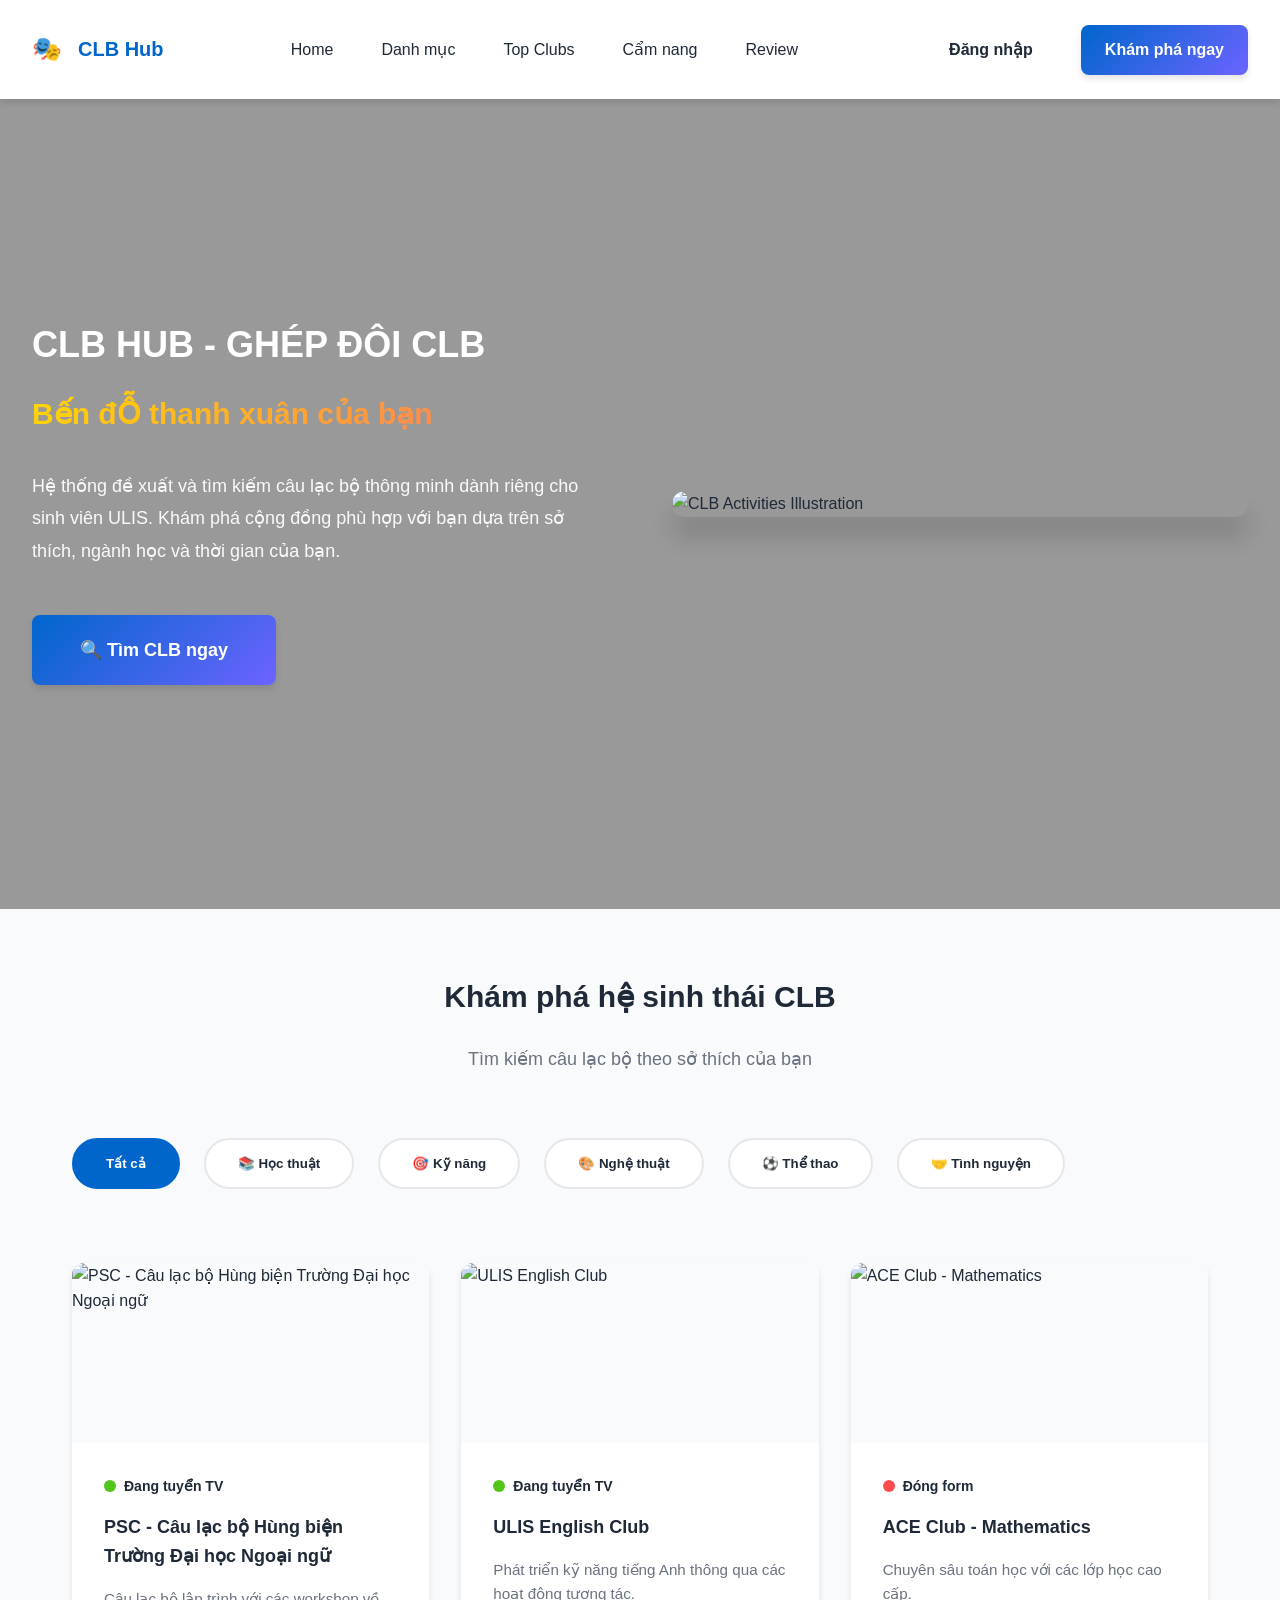
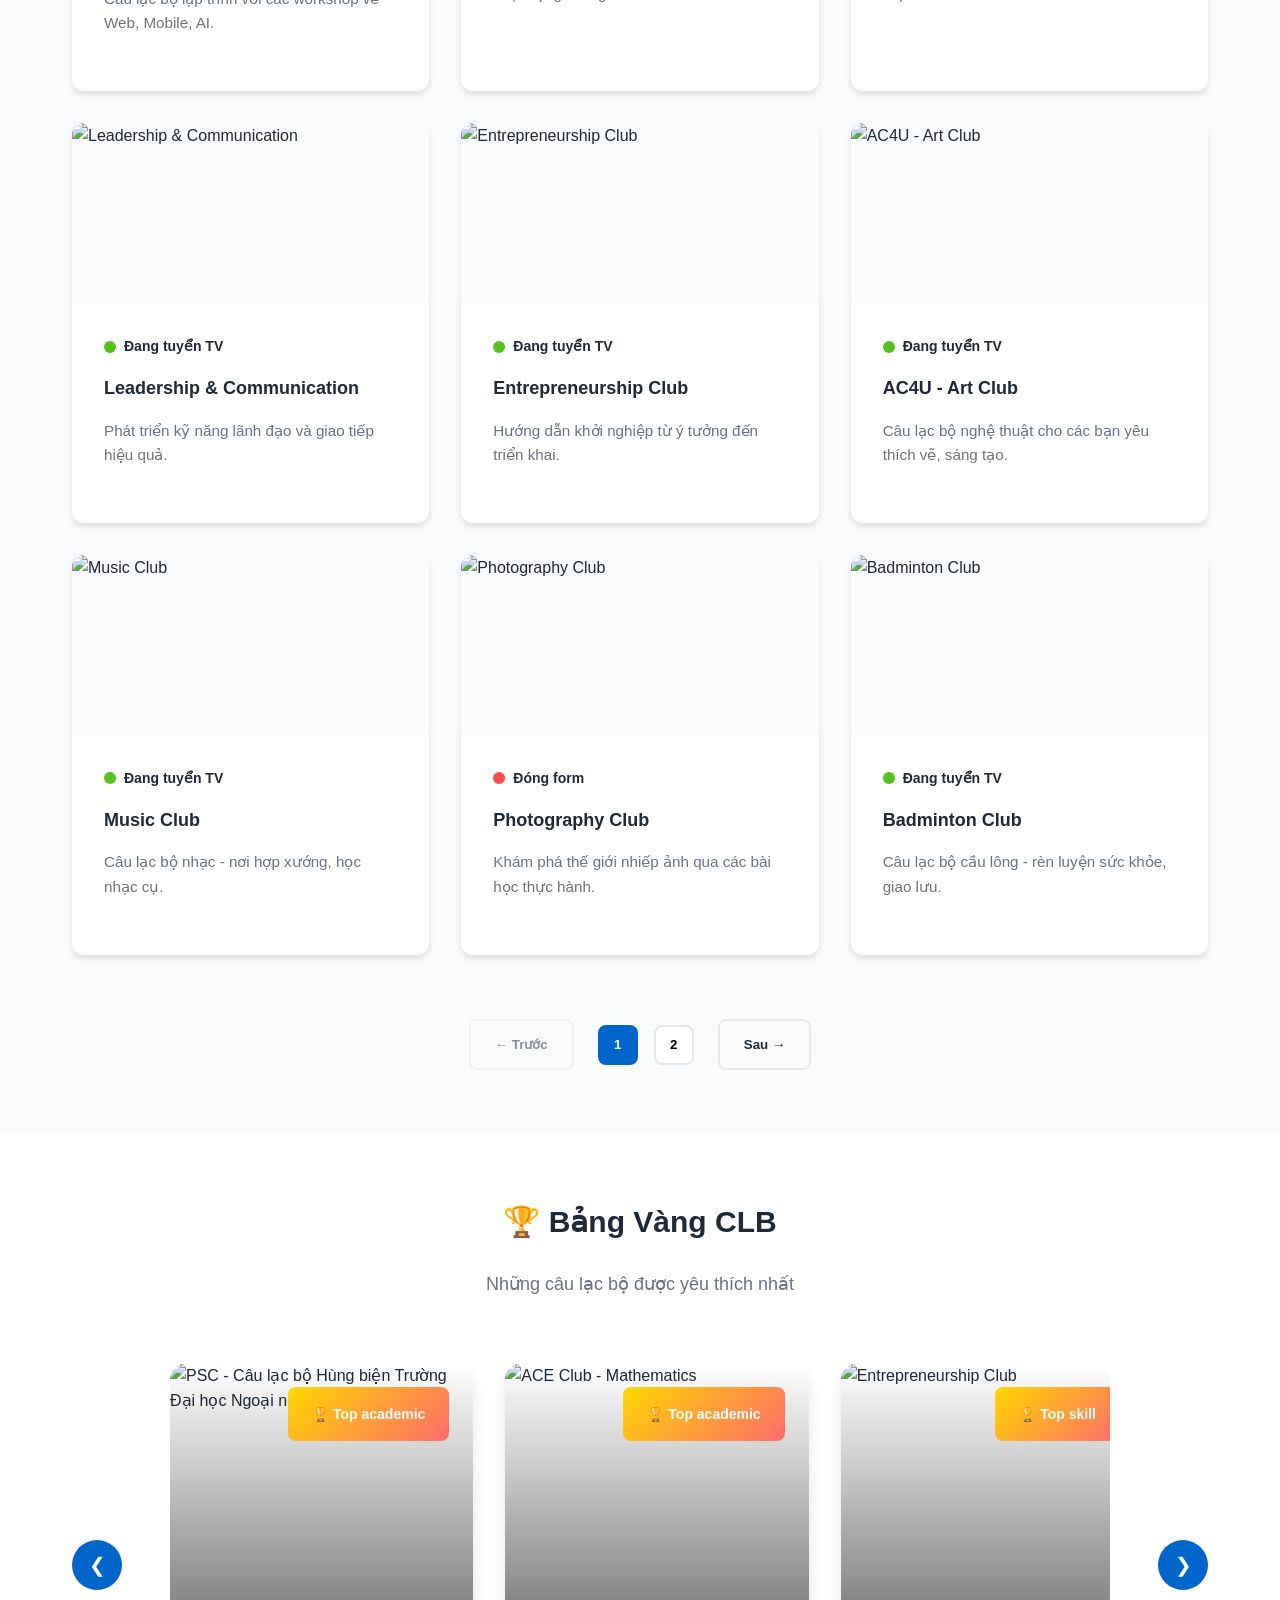
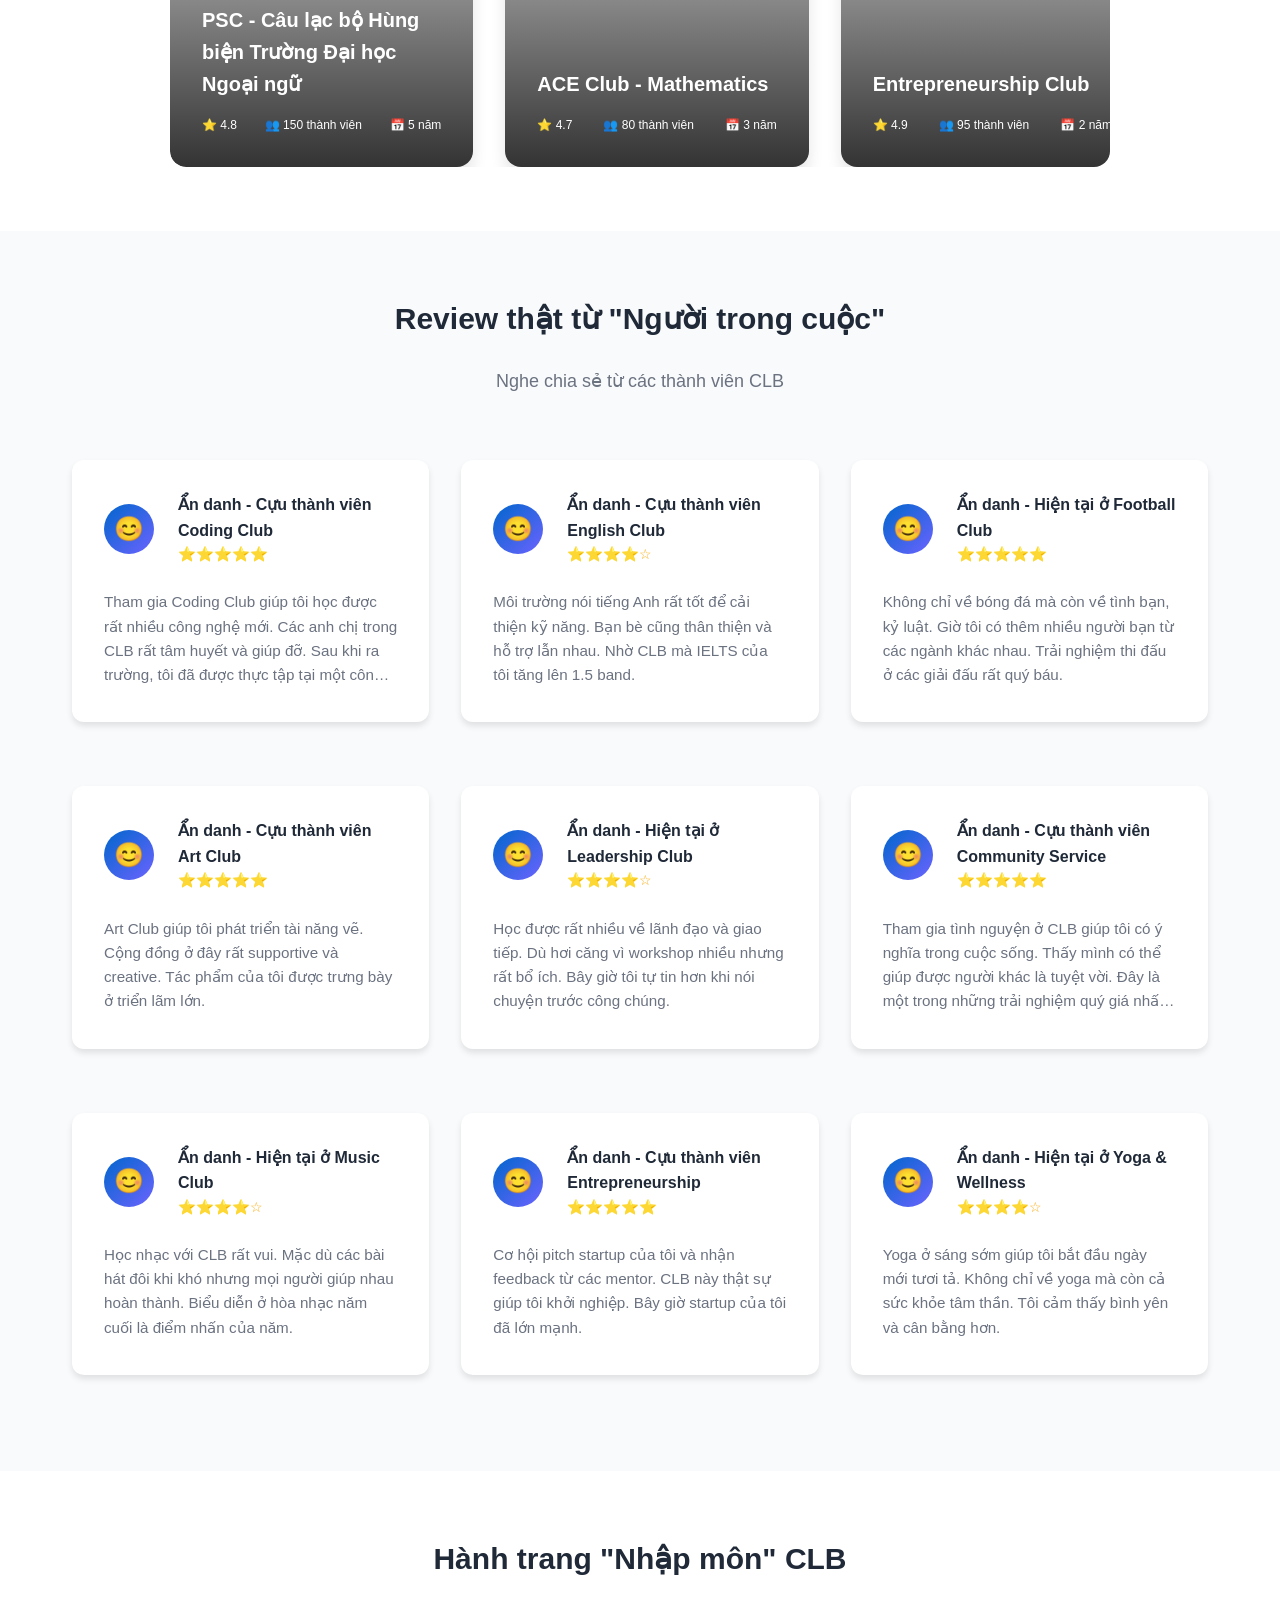
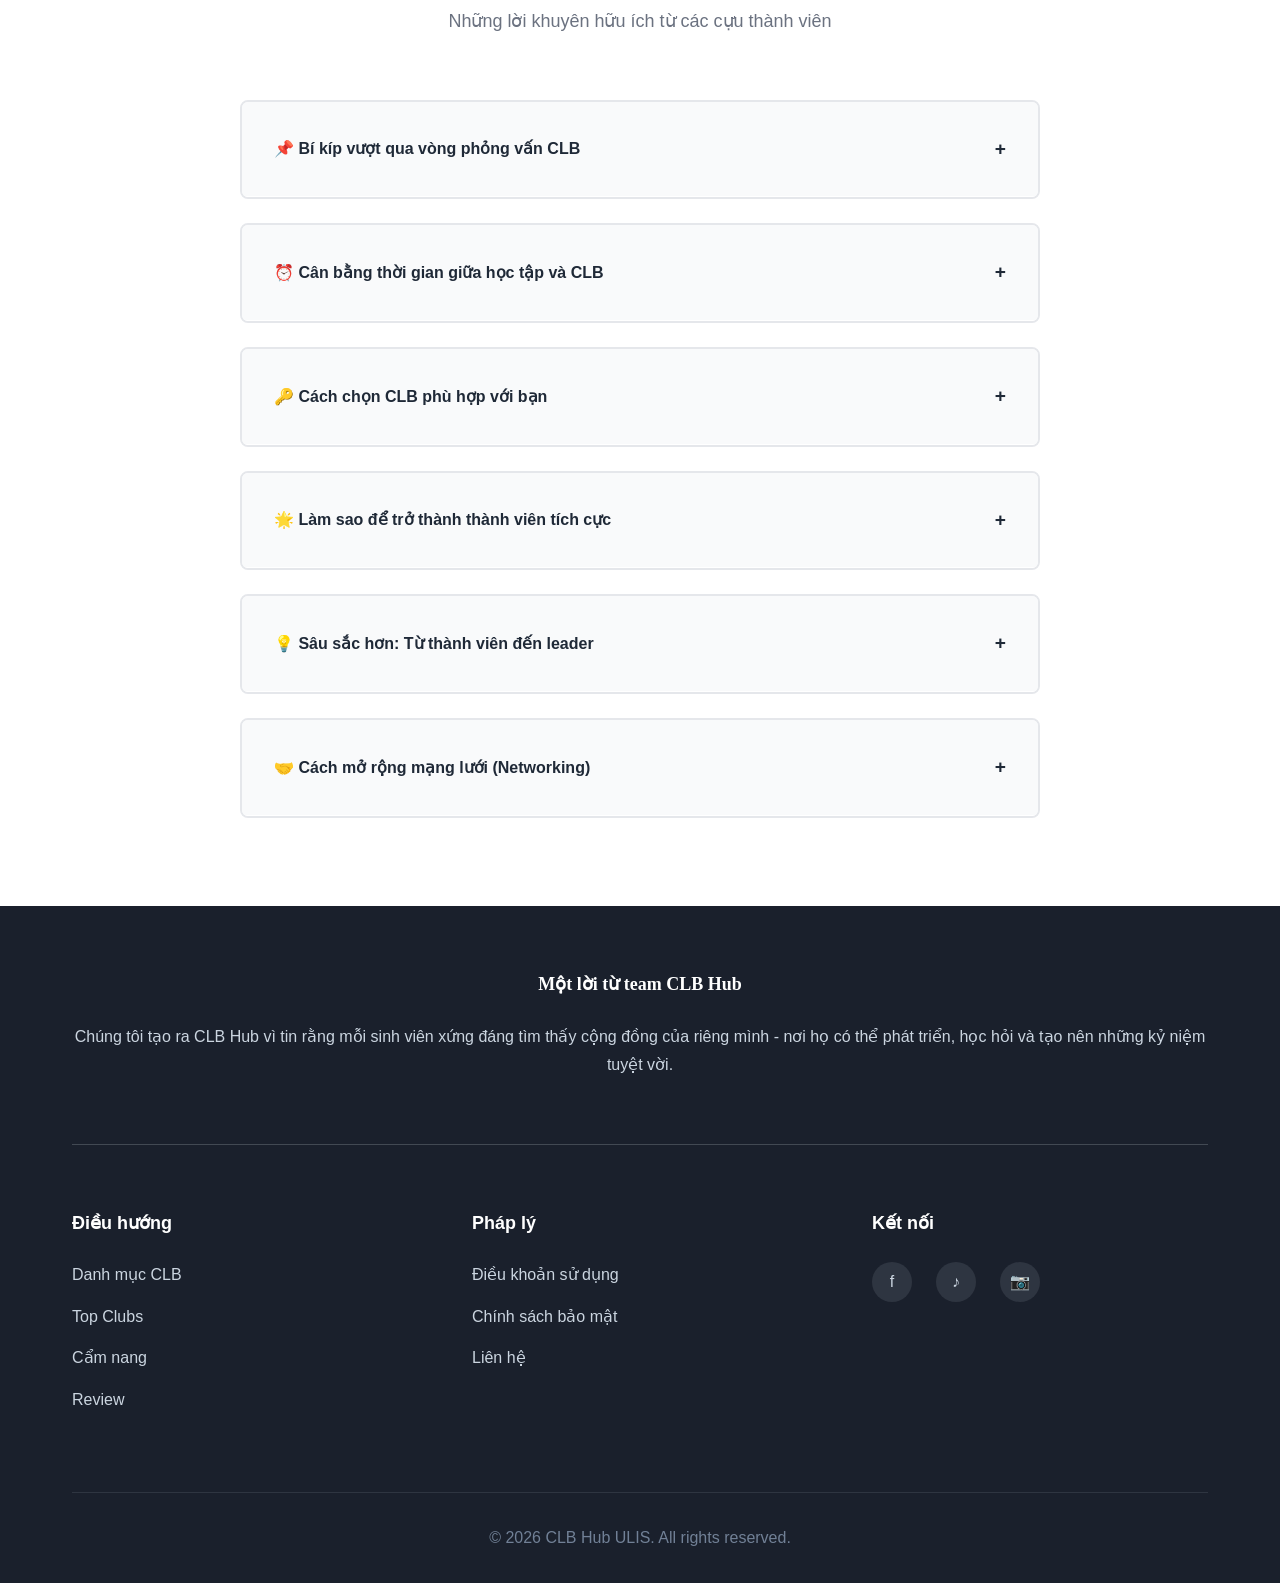
==== commit 652b9ec9: "feat: Update club data, enhance styles, and improve mobile responsiveness" ====
--- a/landing-page/index.html
+++ b/landing-page/index.html
@@ -19,7 +19,7 @@
             </div>
             <div class="navbar-center">
                 <ul class="nav-links">
-                    <li><a href="#hero" class="nav-link">Trang chủ</a></li>
+                    <li><a href="#hero" class="nav-link">Home</a></li>
                     <li><a href="#categories" class="nav-link">Danh mục</a></li>
                     <li><a href="#top-clubs" class="nav-link">Top Clubs</a></li>
                     <li><a href="#tips" class="nav-link">Cẩm nang</a></li>
@@ -35,7 +35,7 @@
         </div>
         <!-- Mobile Menu -->
         <div class="mobile-menu" id="mobileMenu">
-            <a href="#hero" onclick="closeMobileMenu()">Trang chủ</a>
+            <a href="#hero" onclick="closeMobileMenu()">Home</a>
             <a href="#categories" onclick="closeMobileMenu()">Danh mục</a>
             <a href="#top-clubs" onclick="closeMobileMenu()">Top Clubs</a>
             <a href="#tips" onclick="closeMobileMenu()">Cẩm nang</a>
@@ -48,7 +48,7 @@
     <!-- Hero Section -->
     <section class="hero" id="hero">
         <div class="hero-background">
-            <video autoplay muted loop class="hero-video">
+            <video autoplay muted loop playsinline class="hero-video" poster="https://images.unsplash.com/photo-1541339907198-e08756dedf3f?w=1600&h=900&fit=crop">
                 <source src="assets/images/hero-background.mp4" type="video/mp4">
             </video>
             <div class="hero-overlay"></div>
@@ -65,13 +65,10 @@
                     <button class="btn-primary btn-large" onclick="smoothScroll('categories')">
                         🔍 Tìm CLB ngay
                     </button>
-                    <button class="btn-secondary btn-large" onclick="openQuizModal()">
-                        🪄 Làm Quiz Ghép đôi
-                    </button>
                 </div>
             </div>
             <div class="hero-image">
-                <img src="assets/images/hero-illustration.png" alt="CLB Activities Illustration" class="hero-img">
+                <img src="https://images.unsplash.com/photo-1523240795612-9a054b0db644?w=800&h=600&fit=crop" alt="CLB Activities Illustration" class="hero-img">
             </div>
         </div>
     </section>
@@ -227,7 +224,7 @@
                 </div>
 
                 <div class="modal-section">
-                    <h3>📸 Thư Viện Ảnh</h3>
+                    <h3>📷 Góc Nhìn Hoạt Động Của CLB</h3>
                     <div class="image-carousel" id="imageCarousel">
                         <div class="carousel-images" id="carouselImages"></div>
                         <div class="carousel-dots" id="carouselDots"></div>
@@ -237,9 +234,10 @@
                 </div>
 
                 <div class="modal-section">
-                    <h3>👔 Lãnh Đạo</h3>
-                    <p><strong>Chủ nhiệm:</strong> <span id="modalClubPresident"></span></p>
+                    <h3>👔 Lãnh Đạo & Các Ban</h3>
+                    <p><strong>Chủ nhiệm/Liên hệ:</strong> <span id="modalClubPresident"></span></p>
                     <p><strong>Phó Chủ nhiệm:</strong> <span id="modalClubVicePresident"></span></p>
+                    <p><strong>Các ban chuyên môn:</strong> <span>Ban Truyền thông, Ban Sự kiện, Ban Hậu cần</span></p>
                 </div>
 
                 <div class="modal-section">
--- a/landing-page/assets/css/styles.css
+++ b/landing-page/assets/css/styles.css
@@ -49,6 +49,7 @@
 
 html {
     scroll-behavior: smooth;
+    scroll-padding-top: 90px;
 }
 
 body {
@@ -353,10 +354,19 @@
 
 .filter-container {
     display: flex;
-    justify-content: center;
     gap: var(--spacing-md);
     margin-bottom: var(--spacing-2xl);
-    flex-wrap: wrap;
+    overflow-x: auto;
+    padding-bottom: 10px;
+    -webkit-overflow-scrolling: touch;
+}
+
+.filter-container::-webkit-scrollbar {
+    height: 6px;
+}
+.filter-container::-webkit-scrollbar-thumb {
+    background: #cbd5e0;
+    border-radius: 4px;
 }
 
 .filter-chip {
@@ -368,6 +378,8 @@
     cursor: pointer;
     font-weight: 600;
     transition: var(--transition);
+    white-space: nowrap;
+    flex-shrink: 0;
 }
 
 .filter-chip:hover {
@@ -383,7 +395,7 @@
 
 .clubs-grid {
     display: grid;
-    grid-template-columns: repeat(auto-fill, minmax(280px, 1fr));
+    grid-template-columns: repeat(3, 1fr);
     gap: var(--spacing-lg);
 }
 
@@ -468,6 +480,7 @@
     flex-grow: 1;
     display: -webkit-box;
     -webkit-line-clamp: 2;
+    line-clamp: 2;
     -webkit-box-orient: vertical;
     overflow: hidden;
 }
@@ -582,9 +595,14 @@
 }
 
 .top-club-card-info {
-    font-size: 0.9rem;
-    display: flex;
-    gap: var(--spacing-lg);
+    font-size: 0.75rem;
+    display: flex;
+    flex-wrap: nowrap;
+    gap: 4px;
+    justify-content: space-between;
+}
+.top-club-card-info span {
+    white-space: nowrap;
 }
 
 /* ============================================
@@ -596,8 +614,9 @@
 }
 
 .reviews-masonry {
-    column-count: 3;
-    column-gap: var(--spacing-lg);
+    display: grid;
+    grid-template-columns: repeat(3, 1fr);
+    gap: var(--spacing-lg);
 }
 
 .review-card {
@@ -659,6 +678,12 @@
     color: var(--text-light);
     font-size: 0.95rem;
     line-height: 1.6;
+    display: -webkit-box;
+    -webkit-line-clamp: 4;
+    line-clamp: 4;
+    -webkit-box-orient: vertical;
+    overflow: hidden;
+    height: 100px;
 }
 
 /* ============================================
@@ -721,10 +746,12 @@
     overflow: hidden;
     transition: max-height 0.3s ease;
     background: var(--bg-white);
+    border-top: 1px solid transparent;
 }
 
 .accordion-item.active .accordion-content {
     max-height: 500px;
+    border-top-color: var(--border-color);
 }
 
 .accordion-content-text {
@@ -834,6 +861,7 @@
 .social-icon:hover {
     transform: translateY(-3px);
     border-color: var(--primary-color);
+    color: white;
 }
 
 .social-icon.facebook:hover {
@@ -1241,6 +1269,7 @@
     height: 100%;
     object-fit: cover;
     animation: fadeInImage 0.5s ease;
+    cursor: pointer;
 }
 
 @keyframes fadeInImage {
@@ -1318,7 +1347,7 @@
    ============================================ */
 
 .club-modal {
-    max-width: 700px !important;
+    max-width: 800px !important;
 }
 
 .club-modal .modal-body {
@@ -1390,14 +1419,7 @@
     }
 
     .navbar-right {
-        gap: var(--spacing-sm);
-        display: flex;
-    }
-
-    .navbar-right .btn-primary,
-    .navbar-right .btn-ghost {
-        padding: var(--spacing-xs) var(--spacing-sm);
-        font-size: 0.85rem;
+        display: none;
     }
 
     .nav-links {
@@ -1408,6 +1430,7 @@
         grid-template-columns: 1fr;
         gap: var(--spacing-lg);
         padding: var(--spacing-lg);
+        margin-top: 60px;
     }
 
     .hero-title {
@@ -1436,8 +1459,8 @@
     }
 
     .reviews-masonry {
-        column-count: 2;
-        column-gap: var(--spacing-md);
+        grid-template-columns: repeat(2, 1fr);
+        gap: var(--spacing-md);
     }
 
     .filter-container {
@@ -1507,7 +1530,6 @@
 
     .hero {
         min-height: 80vh;
-        margin-top: 120px;
     }
 
     .hero-title {
@@ -1579,7 +1601,7 @@
     }
 
     .reviews-masonry {
-        column-count: 1;
+        grid-template-columns: 1fr;
     }
 
     .accordion-header {
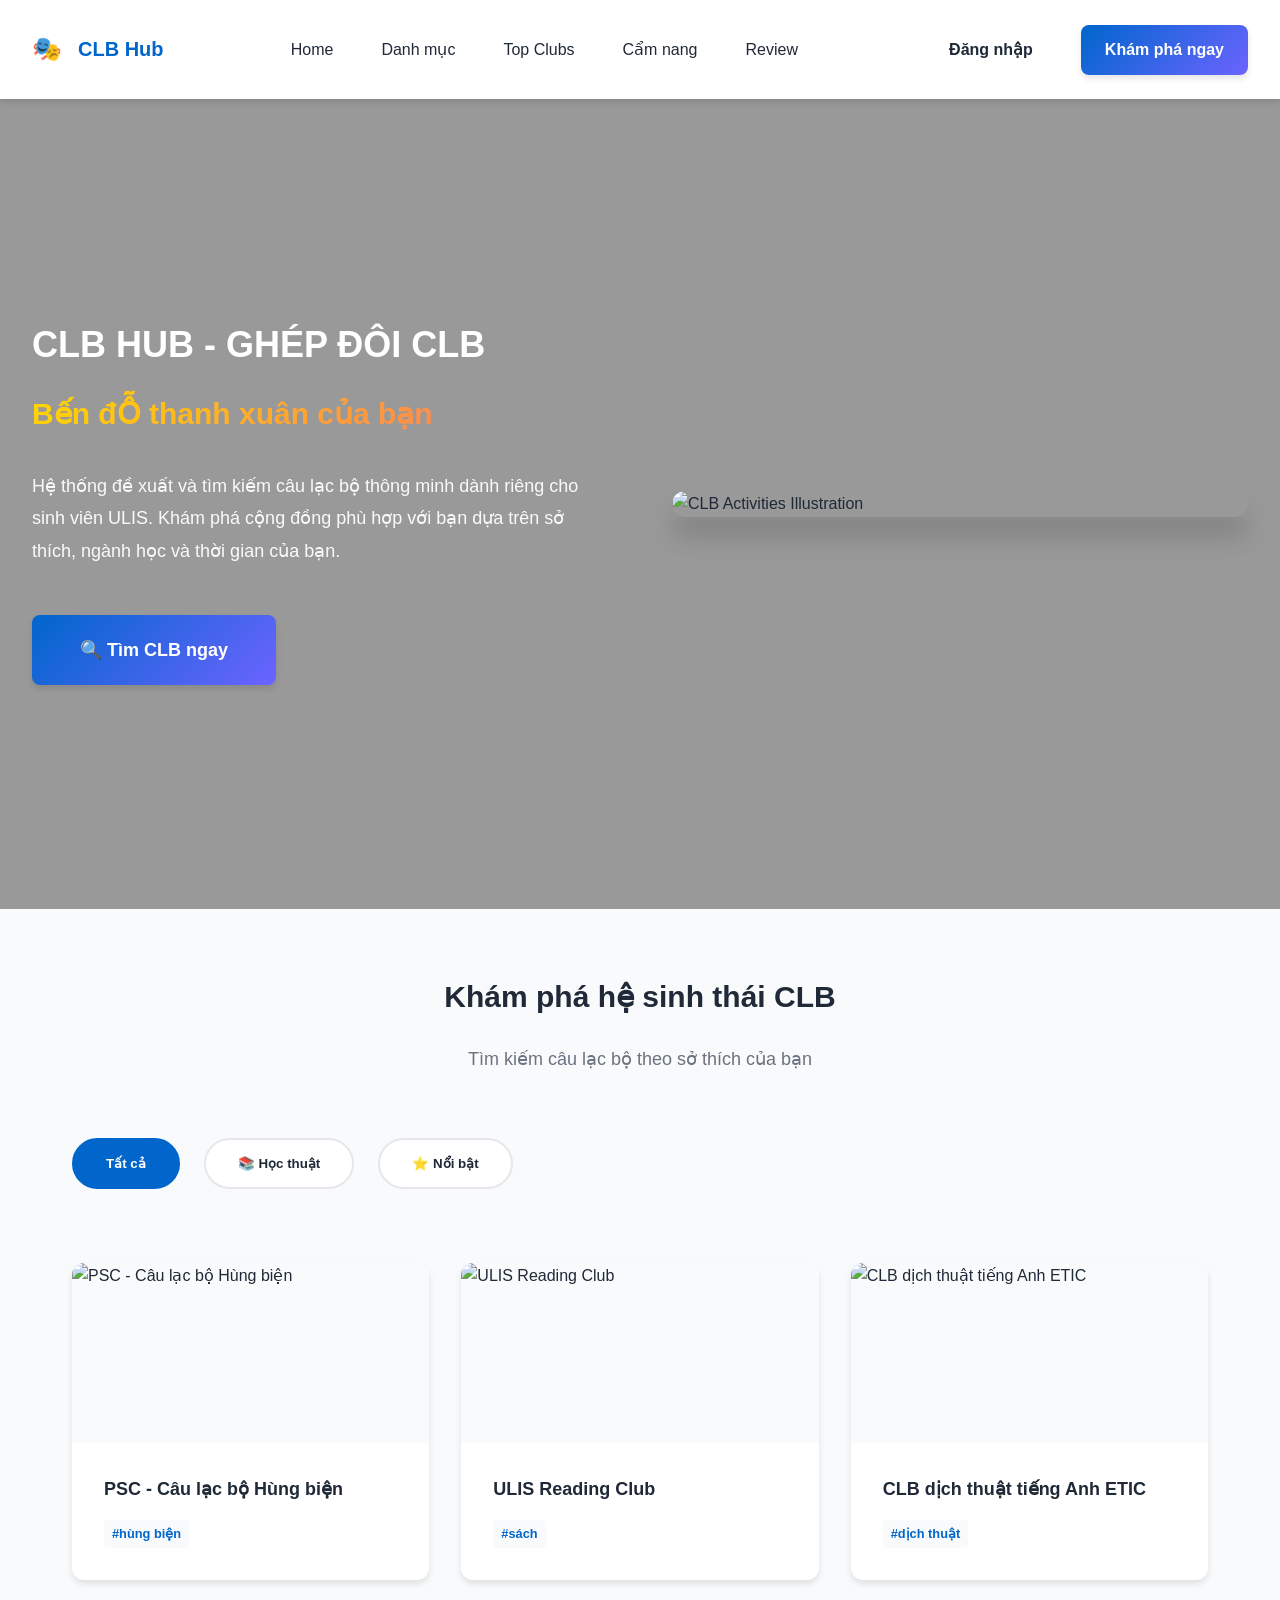
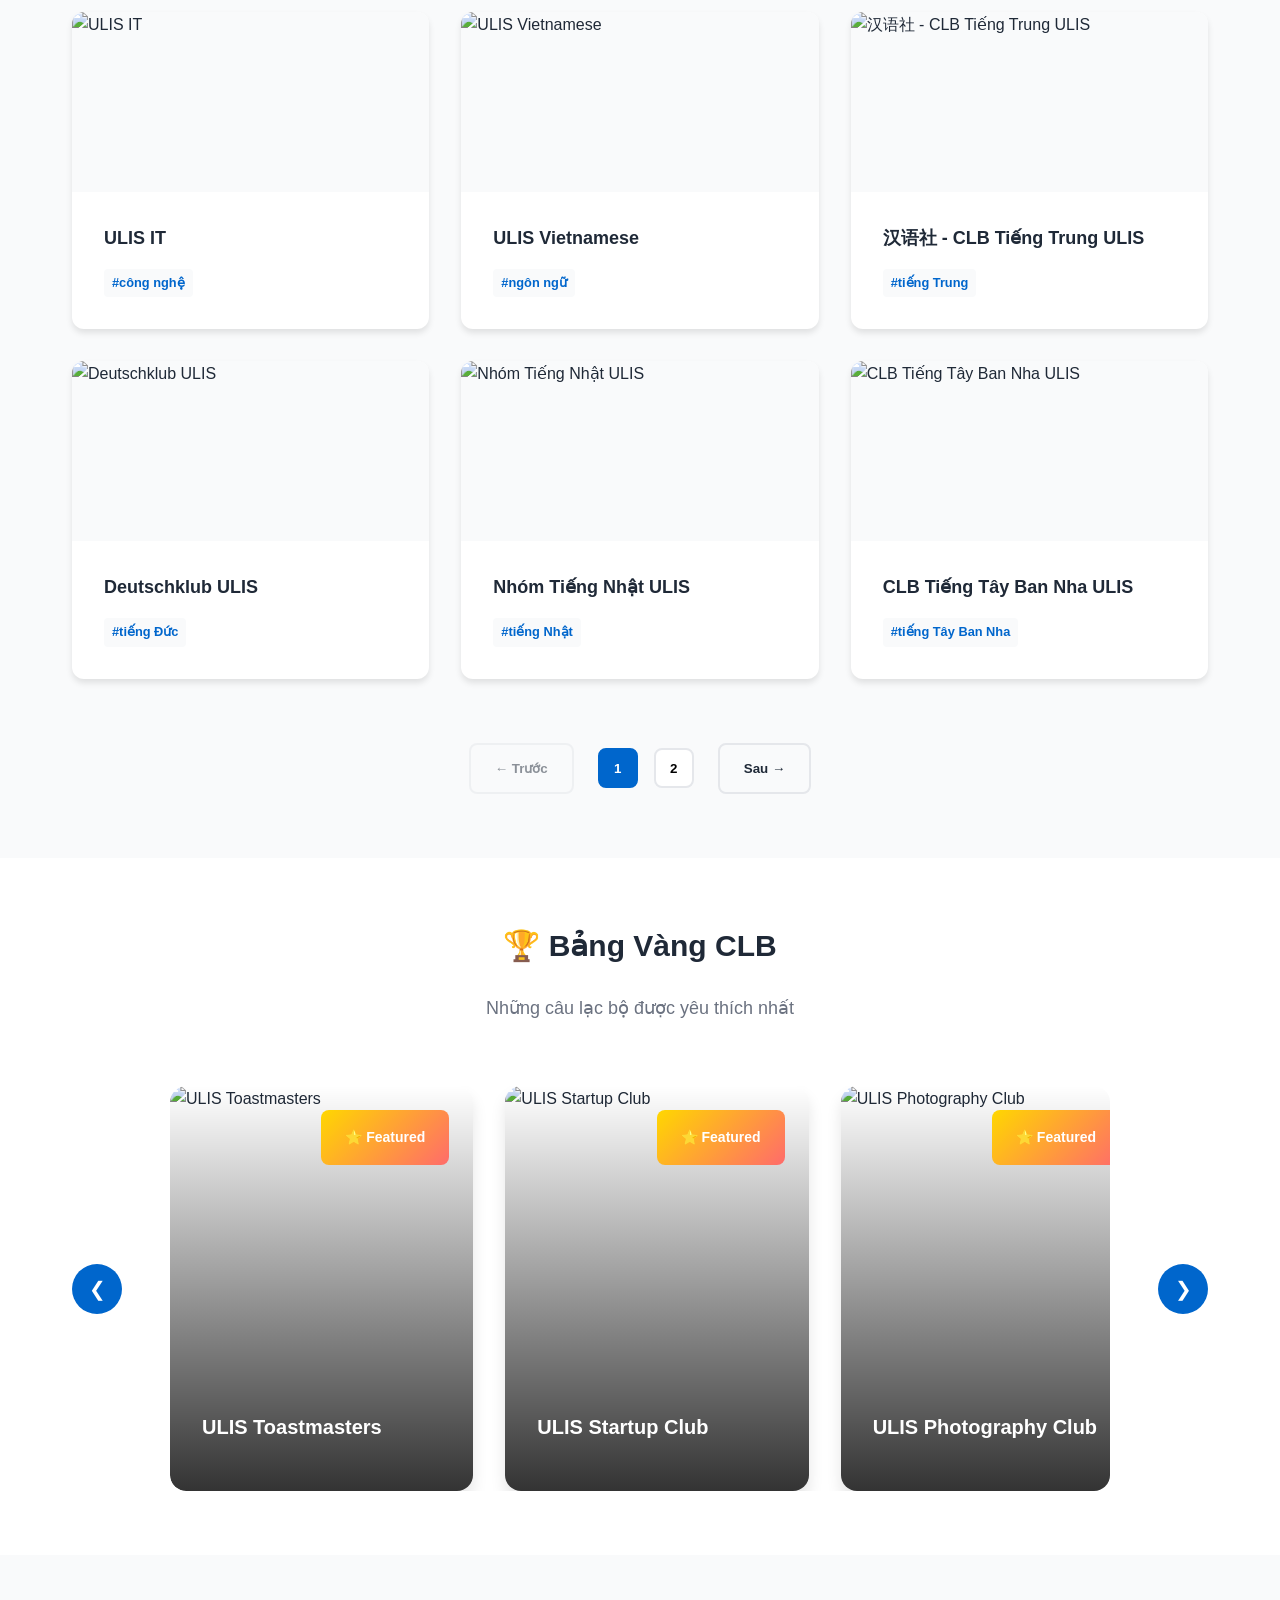
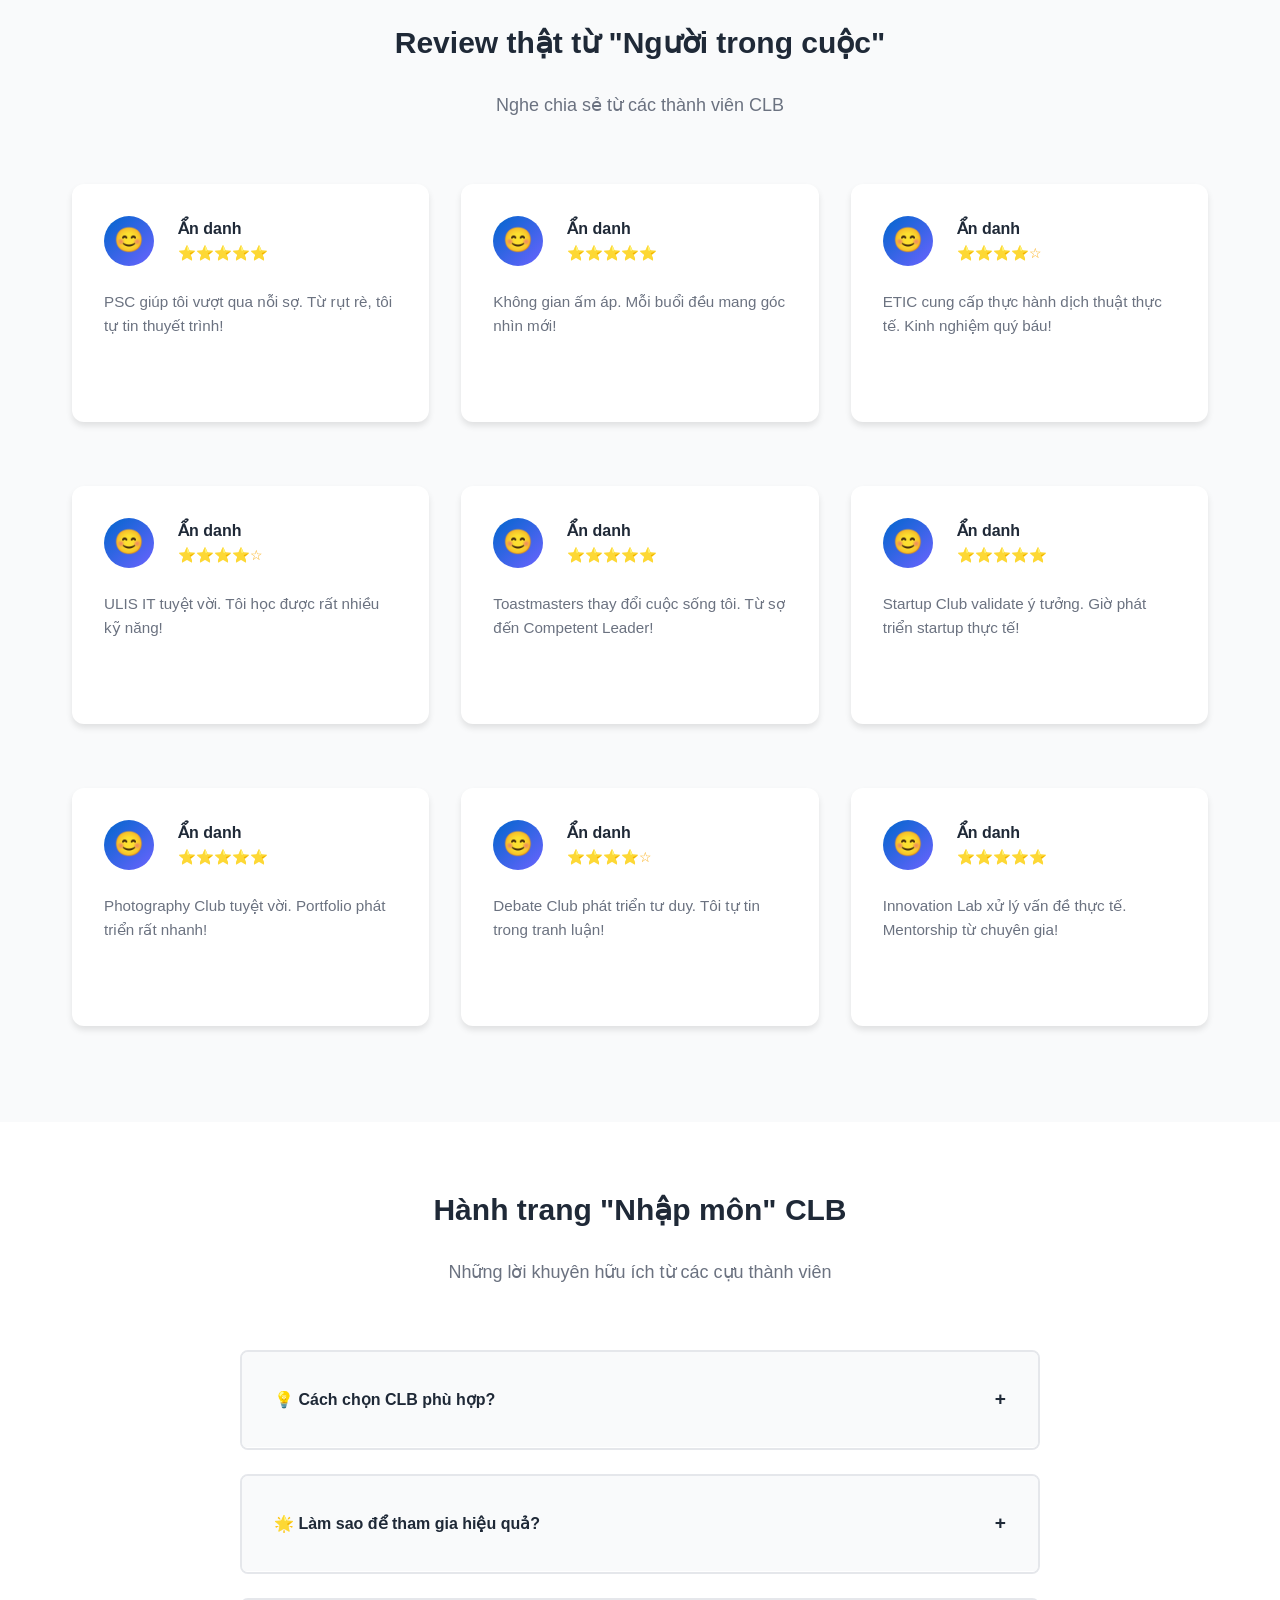
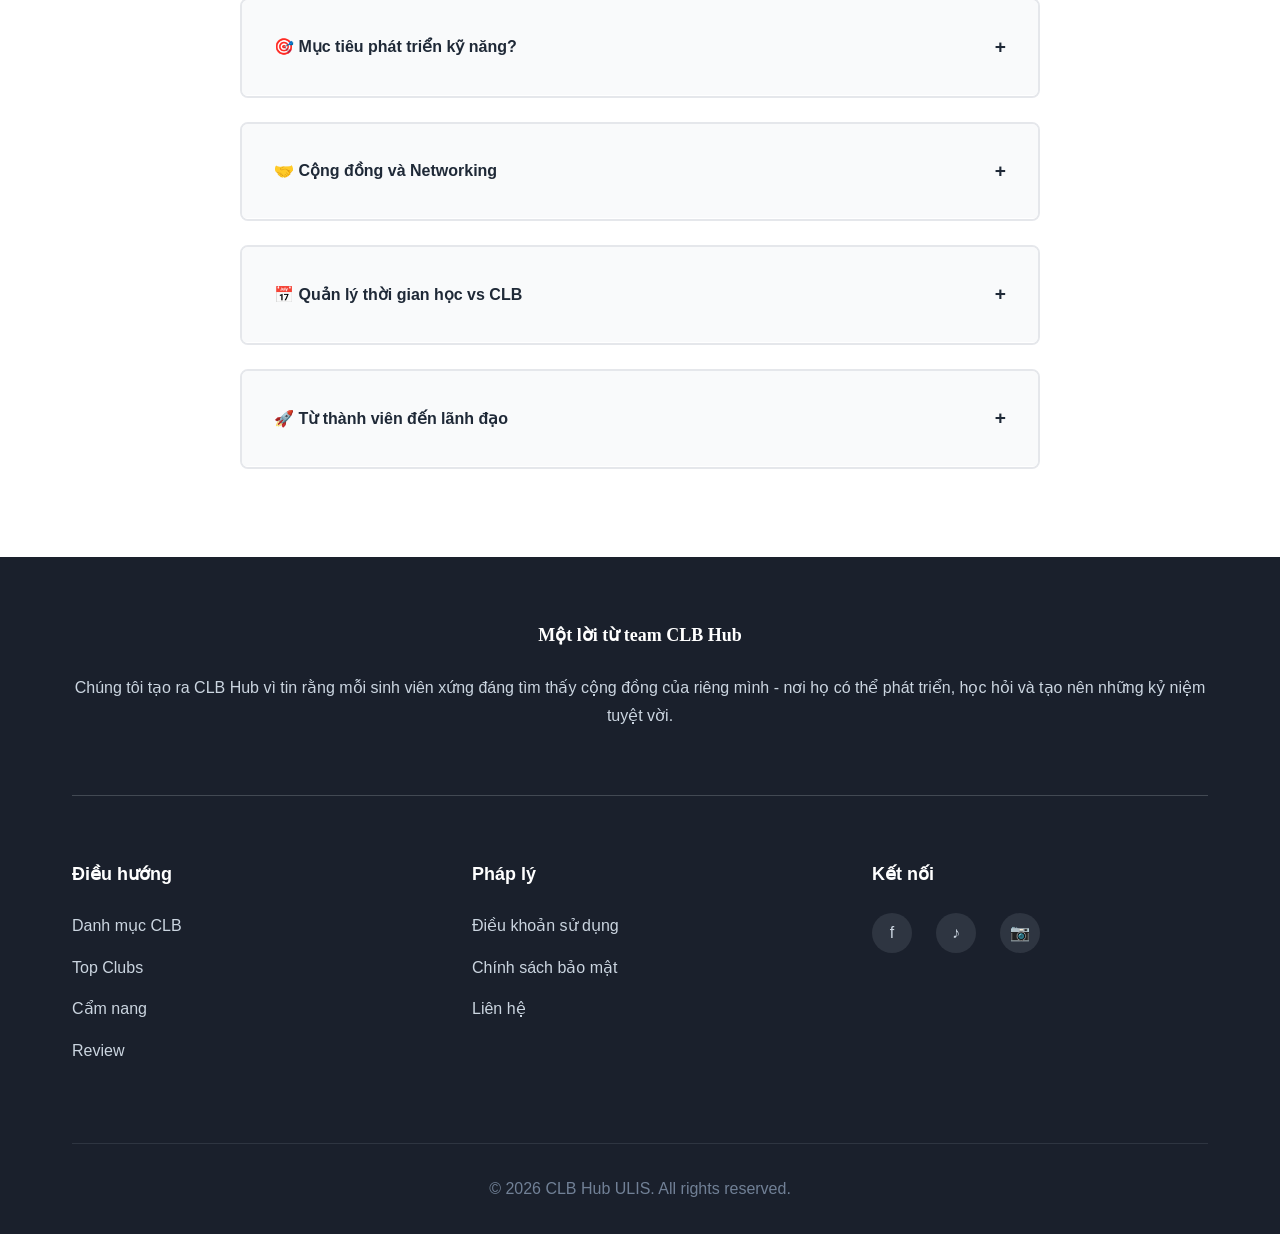
==== commit 8bd1e12b: "refactor" ====
--- a/landing-page/index.html
+++ b/landing-page/index.html
@@ -87,17 +87,8 @@
                 <button class="filter-chip" data-category="academic" onclick="filterClubs('academic')">
                     📚 Học thuật
                 </button>
-                <button class="filter-chip" data-category="skill" onclick="filterClubs('skill')">
-                    🎯 Kỹ năng
-                </button>
-                <button class="filter-chip" data-category="art" onclick="filterClubs('art')">
-                    🎨 Nghệ thuật
-                </button>
-                <button class="filter-chip" data-category="sport" onclick="filterClubs('sport')">
-                    ⚽ Thể thao
-                </button>
-                <button class="filter-chip" data-category="volunteer" onclick="filterClubs('volunteer')">
-                    🤝 Tình nguyện
+                <button class="filter-chip" data-category="featured" onclick="filterClubs('featured')">
+                    ⭐ Nổi bật
                 </button>
             </div>
 
@@ -219,12 +210,12 @@
                 <h2 id="modalClubName"></h2>
                 
                 <div class="modal-section">
-                    <h3>📝 Giới Thiệu</h3>
+                    <h3>Giới Thiệu</h3>
                     <p id="modalClubDescription"></p>
                 </div>
 
                 <div class="modal-section">
-                    <h3>📷 Góc Nhìn Hoạt Động Của CLB</h3>
+                    <h3>Góc Nhìn Hoạt Động Của CLB</h3>
                     <div class="image-carousel" id="imageCarousel">
                         <div class="carousel-images" id="carouselImages"></div>
                         <div class="carousel-dots" id="carouselDots"></div>
@@ -234,14 +225,18 @@
                 </div>
 
                 <div class="modal-section">
-                    <h3>👔 Lãnh Đạo & Các Ban</h3>
-                    <p><strong>Chủ nhiệm/Liên hệ:</strong> <span id="modalClubPresident"></span></p>
-                    <p><strong>Phó Chủ nhiệm:</strong> <span id="modalClubVicePresident"></span></p>
-                    <p><strong>Các ban chuyên môn:</strong> <span>Ban Truyền thông, Ban Sự kiện, Ban Hậu cần</span></p>
-                </div>
-
-                <div class="modal-section">
-                    <h3>🕒 Lịch sinh hoạt</h3>
+                    <h3>Liên Hệ & Cấu Trúc</h3>
+                    <p id="modalClubFanpage"></p>
+                    <p><strong>Cơ cấu tổ chức:</strong> <span id="modalClubStructure"></span></p>
+                </div>
+
+                <div class="modal-section">
+                    <h3>� Thời gian tuyển thành viên</h3>
+                    <p id="modalClubRecruitmentTime"></p>
+                </div>
+
+                <div class="modal-section">
+                    <h3>�🕒 Lịch sinh hoạt</h3>
                     <p id="modalClubSchedule"></p>
                 </div>
                 
--- a/landing-page/assets/css/styles.css
+++ b/landing-page/assets/css/styles.css
@@ -451,6 +451,16 @@
     width: fit-content;
 }
 
+.club-card-category {
+    display: flex;
+    align-items: center;
+    gap: var(--spacing-xs);
+    font-size: 0.875rem;
+    font-weight: 600;
+    margin-bottom: var(--spacing-sm);
+    width: fit-content;
+}
+
 .status-badge {
     display: inline-block;
     width: 12px;
@@ -487,6 +497,23 @@
 
 .club-card-button {
     align-self: flex-start;
+}
+
+.club-card-footer {
+    margin-top: auto;
+    display: flex;
+    justify-content: flex-start;
+    align-items: center;
+}
+
+.club-card-tag {
+    display: inline-block;
+    padding: 4px 8px;
+    background: var(--bg-light);
+    color: var(--primary-color);
+    border-radius: 4px;
+    font-size: 0.8rem;
+    font-weight: 600;
 }
 
 /* ============================================
@@ -1711,6 +1738,36 @@
     color: var(--text-light);
 }
 
+/* Fanpage Link Styling */
+.fanpage-link {
+    color: #1877f2;
+    text-decoration: none;
+    font-weight: 600;
+    transition: color 0.3s ease;
+}
+
+.fanpage-link:hover {
+    color: #0a66c2;
+    text-decoration: underline;
+}
+
+/* Category Badge */
+.category-badge {
+    display: inline-block;
+    padding: 4px 12px;
+    border-radius: 20px;
+    background: linear-gradient(135deg, var(--primary-color), var(--secondary-color));
+    color: white;
+    font-size: 0.85rem;
+    font-weight: 600;
+    margin-bottom: 8px;
+    transition: transform 0.3s ease;
+}
+
+.category-badge:hover {
+    transform: scale(1.05);
+}
+
 /* ============================================
    ANIMATIONS
    ============================================ */
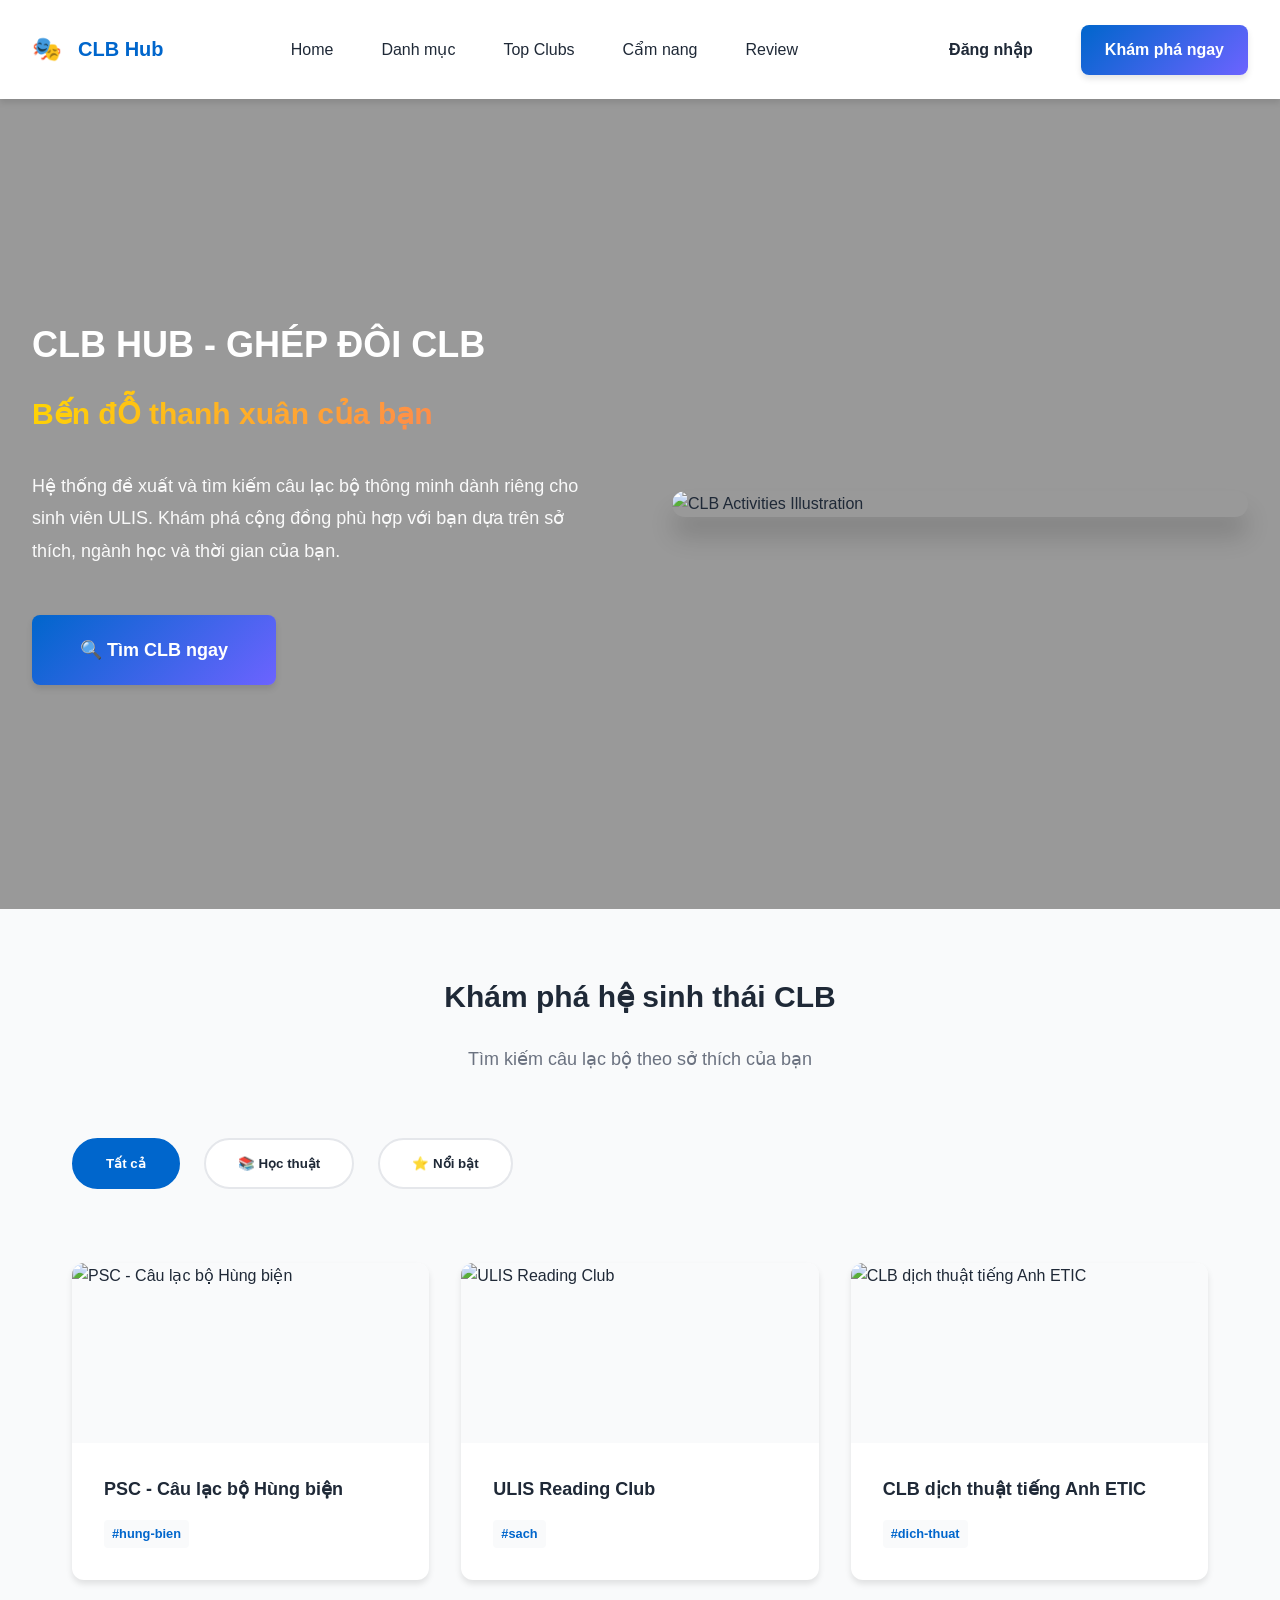
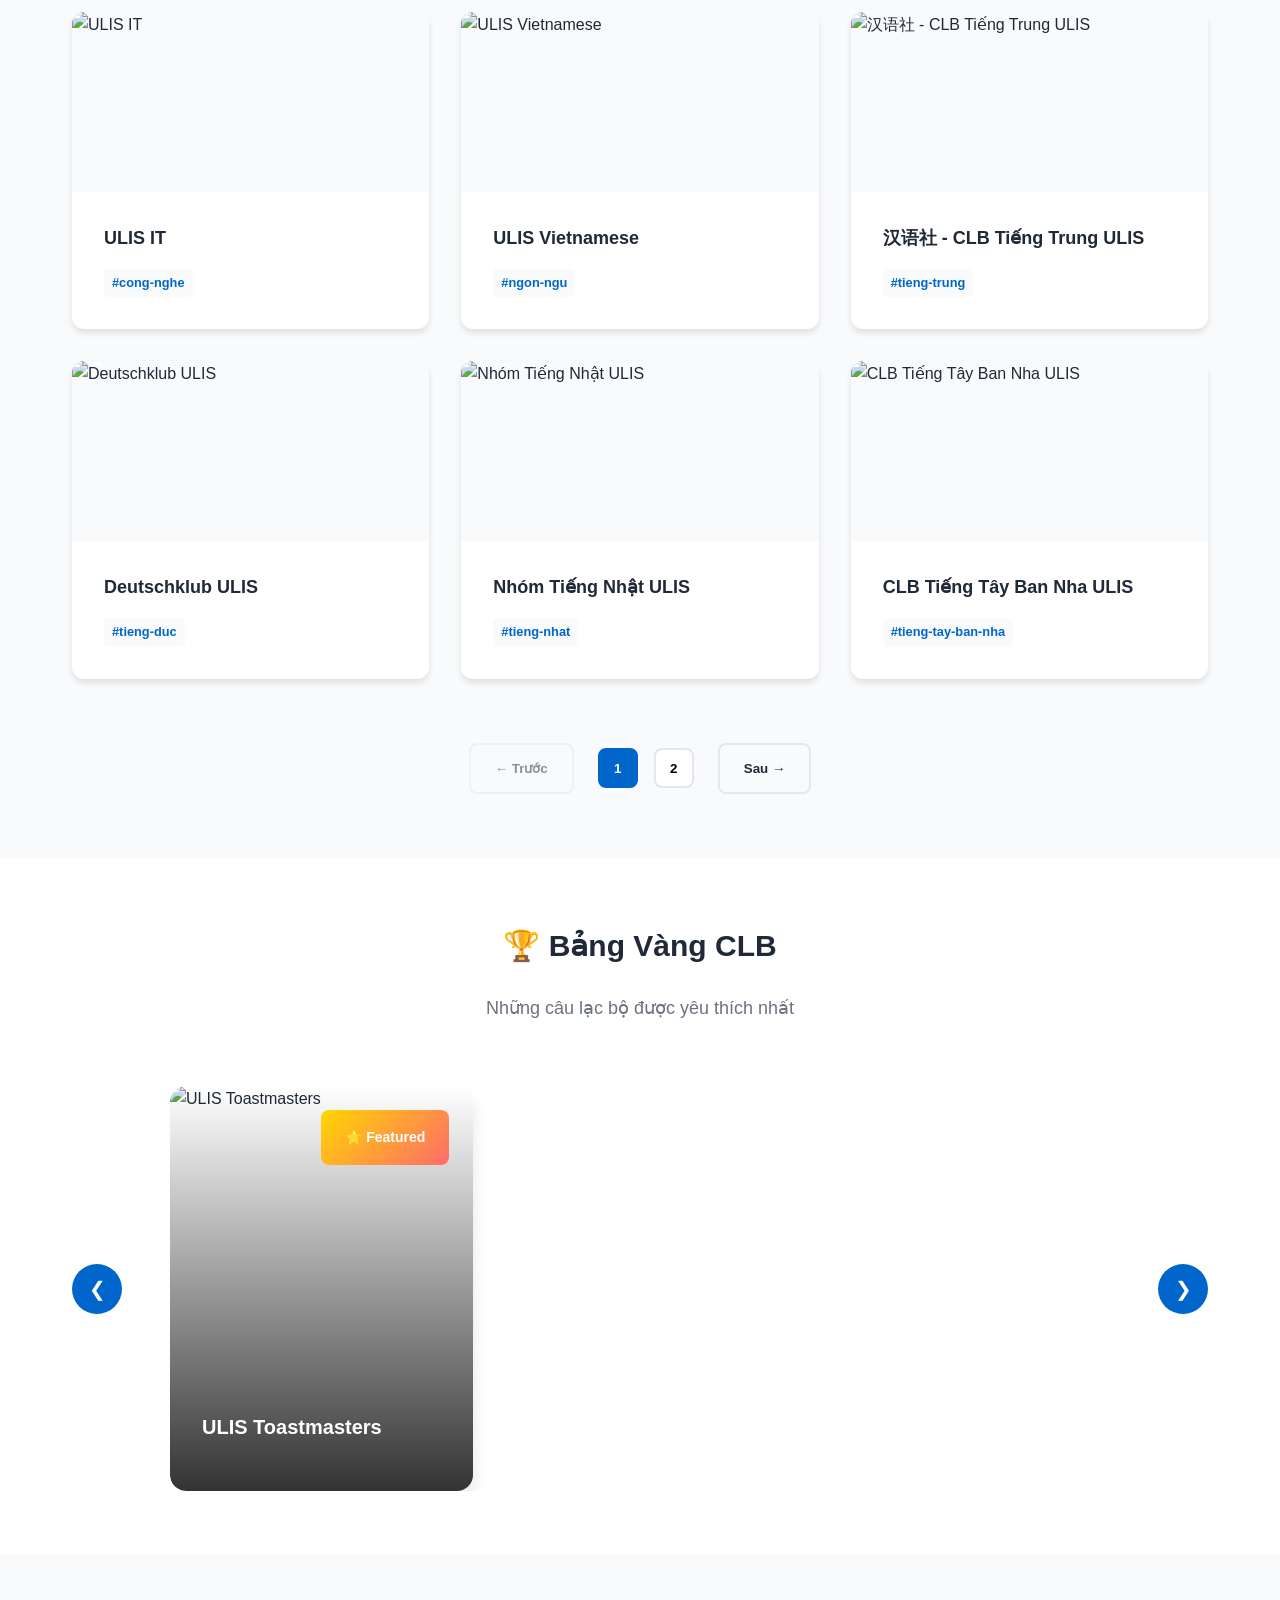
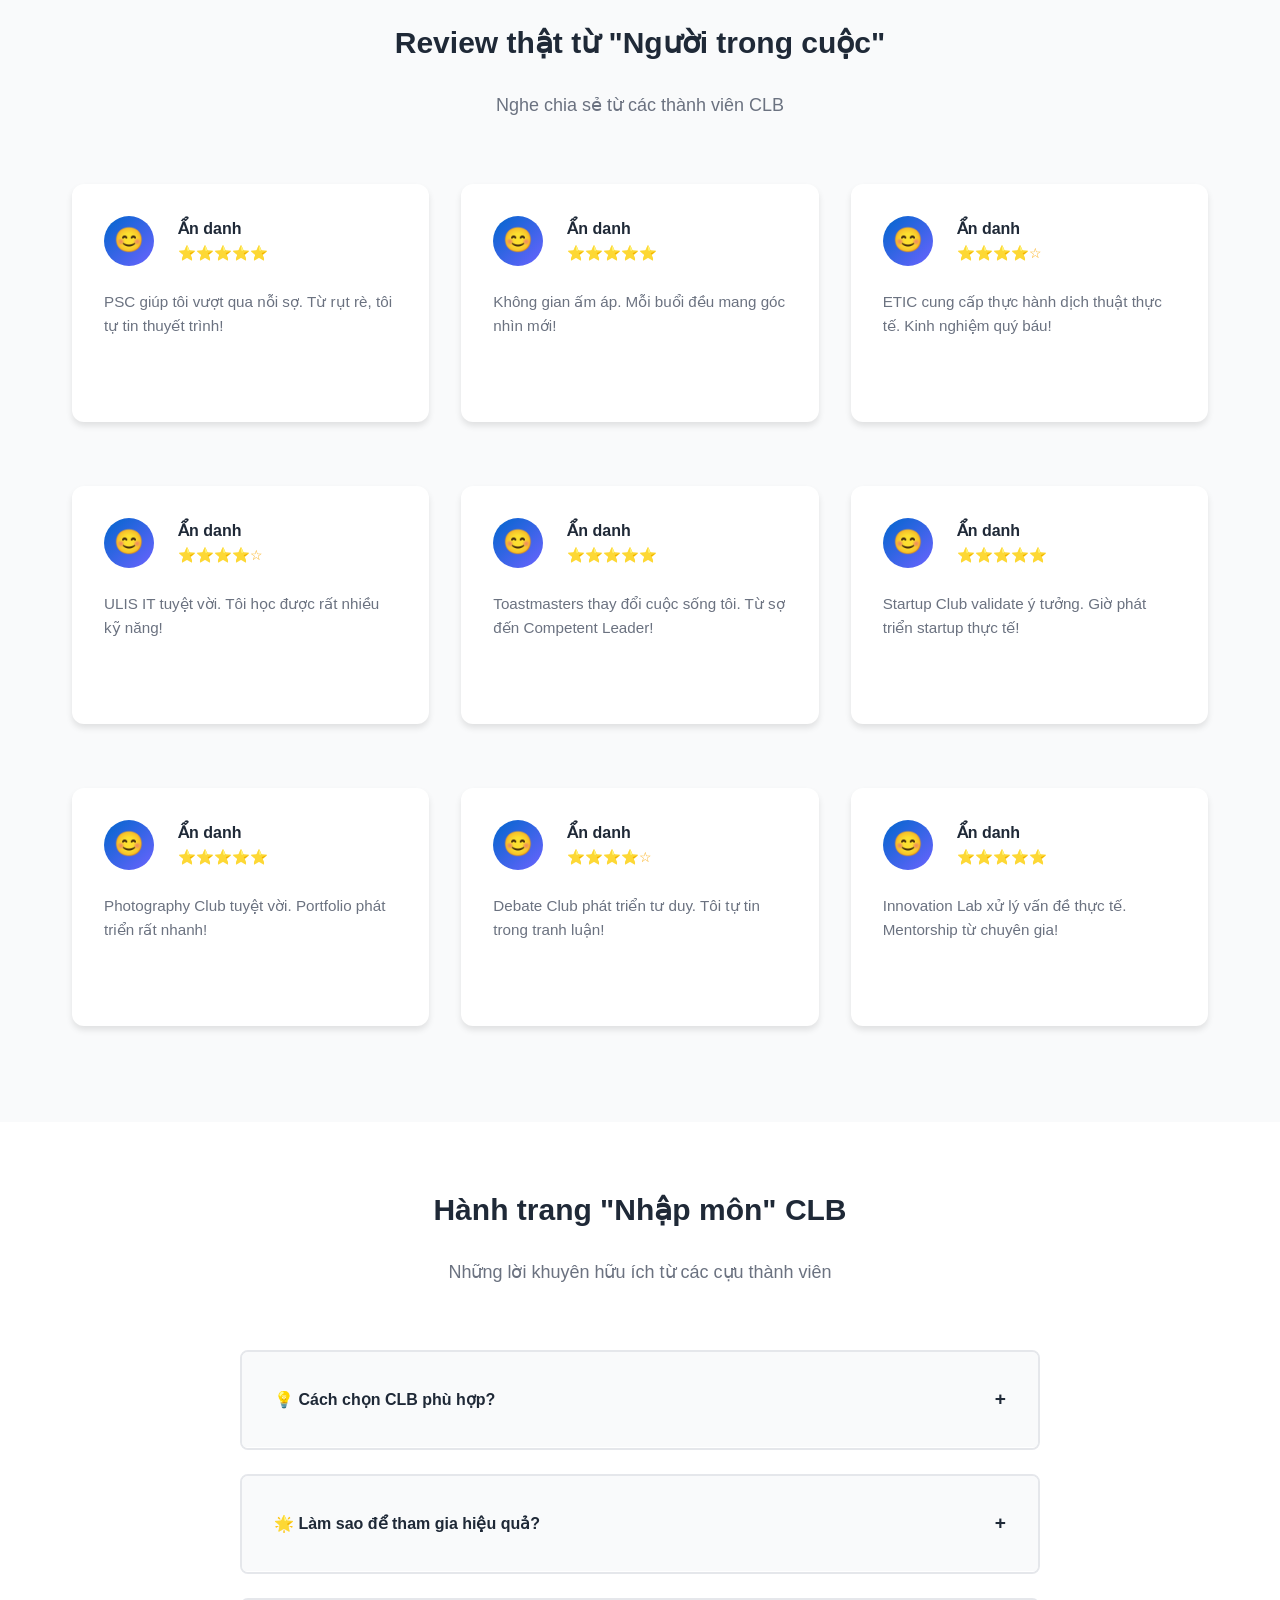
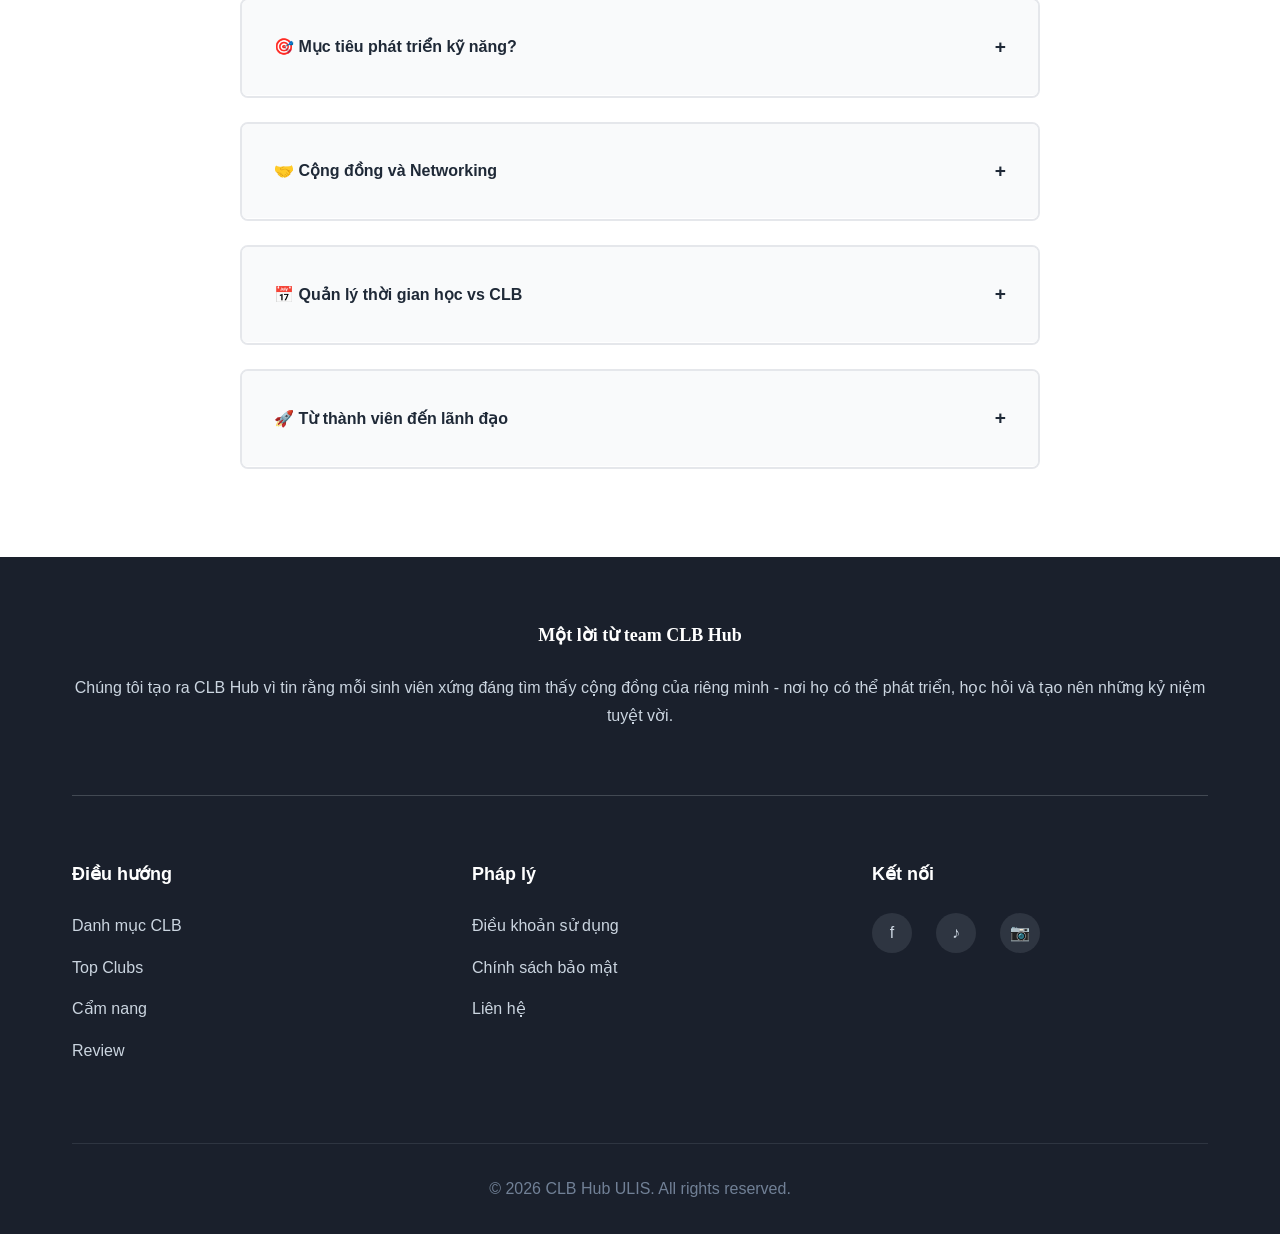
==== commit 9ad0dfcf: "Fix new" ====
--- a/landing-page/index.html
+++ b/landing-page/index.html
@@ -84,10 +84,10 @@
                 <button class="filter-chip active" data-category="all" onclick="filterClubs('all')">
                     Tất cả
                 </button>
-                <button class="filter-chip" data-category="academic" onclick="filterClubs('academic')">
+                <button class="filter-chip" data-category="Học thuật" onclick="filterClubs('Học thuật')">
                     📚 Học thuật
                 </button>
-                <button class="filter-chip" data-category="featured" onclick="filterClubs('featured')">
+                <button class="filter-chip" data-category="Nổi bật" onclick="filterClubs('Nổi bật')">
                     ⭐ Nổi bật
                 </button>
             </div>
@@ -200,22 +200,27 @@
     <!-- Club Detail Modal -->
     <div id="clubModal" class="modal">
         <div class="modal-overlay" onclick="closeClubModal()"></div>
-        <div class="modal-content club-modal">
+        <div class="modal-content club-modal" id="modalContentScroll">
             <button class="modal-close" onclick="closeClubModal()">✕</button>
-            <div class="modal-header">
-                <img id="modalClubImage" src="" alt="Club" class="modal-image">
-                <div id="modalClubLogo" class="modal-logo">📚</div>
-            </div>
+            
+            <div class="modal-parallax-bg" id="modalParallaxBg">
+                <img id="modalClubImage" src="" alt="Club Background" class="modal-bg-image">
+            </div>
+
             <div class="modal-body">
                 <h2 id="modalClubName"></h2>
                 
-                <div class="modal-section">
-                    <h3>Giới Thiệu</h3>
+                <div id="sectionIntroduction" class="modal-section">
+                    <h3>Giới thiệu</h3>
                     <p id="modalClubDescription"></p>
                 </div>
 
-                <div class="modal-section">
-                    <h3>Góc Nhìn Hoạt Động Của CLB</h3>
+                <div id="sectionContact" class="modal-section">
+                    <h4>Liên hệ</h4>
+                    <p id="modalClubContact"></p>
+                </div>
+
+                <div id="sectionGallery" class="modal-section">
                     <div class="image-carousel" id="imageCarousel">
                         <div class="carousel-images" id="carouselImages"></div>
                         <div class="carousel-dots" id="carouselDots"></div>
@@ -224,45 +229,48 @@
                     </div>
                 </div>
 
-                <div class="modal-section">
-                    <h3>Liên Hệ & Cấu Trúc</h3>
-                    <p id="modalClubFanpage"></p>
-                    <p><strong>Cơ cấu tổ chức:</strong> <span id="modalClubStructure"></span></p>
-                </div>
-
-                <div class="modal-section">
-                    <h3>� Thời gian tuyển thành viên</h3>
-                    <p id="modalClubRecruitmentTime"></p>
-                </div>
-
-                <div class="modal-section">
-                    <h3>�🕒 Lịch sinh hoạt</h3>
+                <div id="sectionStructure" class="modal-section">
+                    <h3>Cơ cấu tổ chức</h3>
+                    <p id="modalClubStructure"></p>
+                </div>
+
+                <div id="sectionSchedule" class="modal-section">
+                    <h3>Lịch sinh hoạt</h3>
                     <p id="modalClubSchedule"></p>
                 </div>
                 
-                <div class="modal-section">
-                    <h3>🎯 Hoạt động tiêu biểu</h3>
+                <div id="sectionActivities" class="modal-section">
+                    <h3>Hoạt động tiêu biểu</h3>
                     <p id="modalClubActivities"></p>
                 </div>
+
+                <div id="sectionAdditional" class="modal-section">
+                    <h3>Bổ sung</h3>
+                    <p id="modalClubAdditional"></p>
+                </div>
+
+                <div id="sectionRecruitment" class="modal-section">
+                    <h3>Thông tin tuyển thành viên</h3>
+                    <p id="modalClubRecruitment"></p>
+                </div>
                 
-                <div class="modal-section warning-box">
+                <div id="sectionRequirements" class="modal-section warning-box">
                     <h3>💡 Yêu cầu</h3>
                     <p id="modalClubRequirements"></p>
                 </div>
                 
-                <div class="modal-section success-box">
+                <div id="sectionBenefits" class="modal-section success-box">
                     <h3>🎁 Quyền lợi</h3>
                     <p id="modalClubBenefits"></p>
                 </div>
             </div>
-            <div class="modal-footer">
+            <div class="modal-footer" id="sectionFormLink">
                 <a id="modalFormLink" href="#" class="btn-primary btn-full-width" target="_blank">
-                    ✍️ Điền Form Đăng Ký Phỏng Vấn
+                    ✍️ Điền Form Đăng Ký
                 </a>
             </div>
         </div>
     </div>
-
     <!-- Review Modal -->
     <div id="reviewModal" class="modal">
         <div class="modal-overlay" onclick="closeReviewModal()"></div>
@@ -296,11 +304,11 @@
                 <div class="quiz-question">
                     <label>Bạn quan tâm nhất đến lĩnh vực nào?</label>
                     <div class="quiz-options">
-                        <label><input type="radio" name="interest" value="academic"> Học thuật</label>
-                        <label><input type="radio" name="interest" value="skill"> Kỹ năng mềm</label>
-                        <label><input type="radio" name="interest" value="art"> Nghệ thuật</label>
-                        <label><input type="radio" name="interest" value="sport"> Thể thao</label>
-                        <label><input type="radio" name="interest" value="volunteer"> Tình nguyện</label>
+                        <label><input type="radio" name="interest" value="Học thuật"> Học thuật</label>
+                        <label><input type="radio" name="interest" value="Kỹ năng"> Kỹ năng mềm</label>
+                        <label><input type="radio" name="interest" value="Nghệ thuật"> Nghệ thuật</label>
+                        <label><input type="radio" name="interest" value="Thể thao"> Thể thao</label>
+                        <label><input type="radio" name="interest" value="Tình nguyện"> Tình nguyện</label>
                     </div>
                 </div>
             </div>
--- a/landing-page/assets/css/styles.css
+++ b/landing-page/assets/css/styles.css
@@ -988,42 +988,49 @@
     color: white;
 }
 
-.modal-header {
+.modal-parallax-bg {
     position: relative;
-    height: 250px;
+    width: 100%;
+    height: 300px; /* Initial height */
     overflow: hidden;
-}
-
-.modal-image {
+    transition: height 0.1s ease-out;
+    flex-shrink: 0;
+}
+
+.modal-bg-image {
     width: 100%;
     height: 100%;
     object-fit: cover;
-}
-
-.modal-logo {
-    position: absolute;
-    bottom: 10px;
-    left: 10px;
-    width: 60px;
-    height: 60px;
-    background: var(--bg-white);
-    border-radius: 50%;
-    display: flex;
-    align-items: center;
-    justify-content: center;
-    font-size: 2rem;
-    box-shadow: var(--shadow-lg);
+    transition: transform 0.1s ease-out;
+    transform: scale(1);
+    transform-origin: center center;
 }
 
 .modal-body {
     padding: var(--spacing-lg);
     overflow-y: auto;
     flex: 1;
+    background: var(--bg-white);
+    border-radius: 20px 20px 0 0;
+    margin-top: -20px; /* Overlap with background slightly */
+    position: relative;
+    z-index: 2;
 }
 
 .modal-body h2 {
     font-size: var(--font-size-2xl);
     margin-bottom: var(--spacing-lg);
+    color: var(--text-dark);
+}
+
+.modal-section {
+    margin-bottom: var(--spacing-lg);
+}
+
+.modal-section h4 {
+    font-size: 1.1rem;
+    font-weight: 600;
+    margin-bottom: var(--spacing-xs);
     color: var(--text-dark);
 }
 
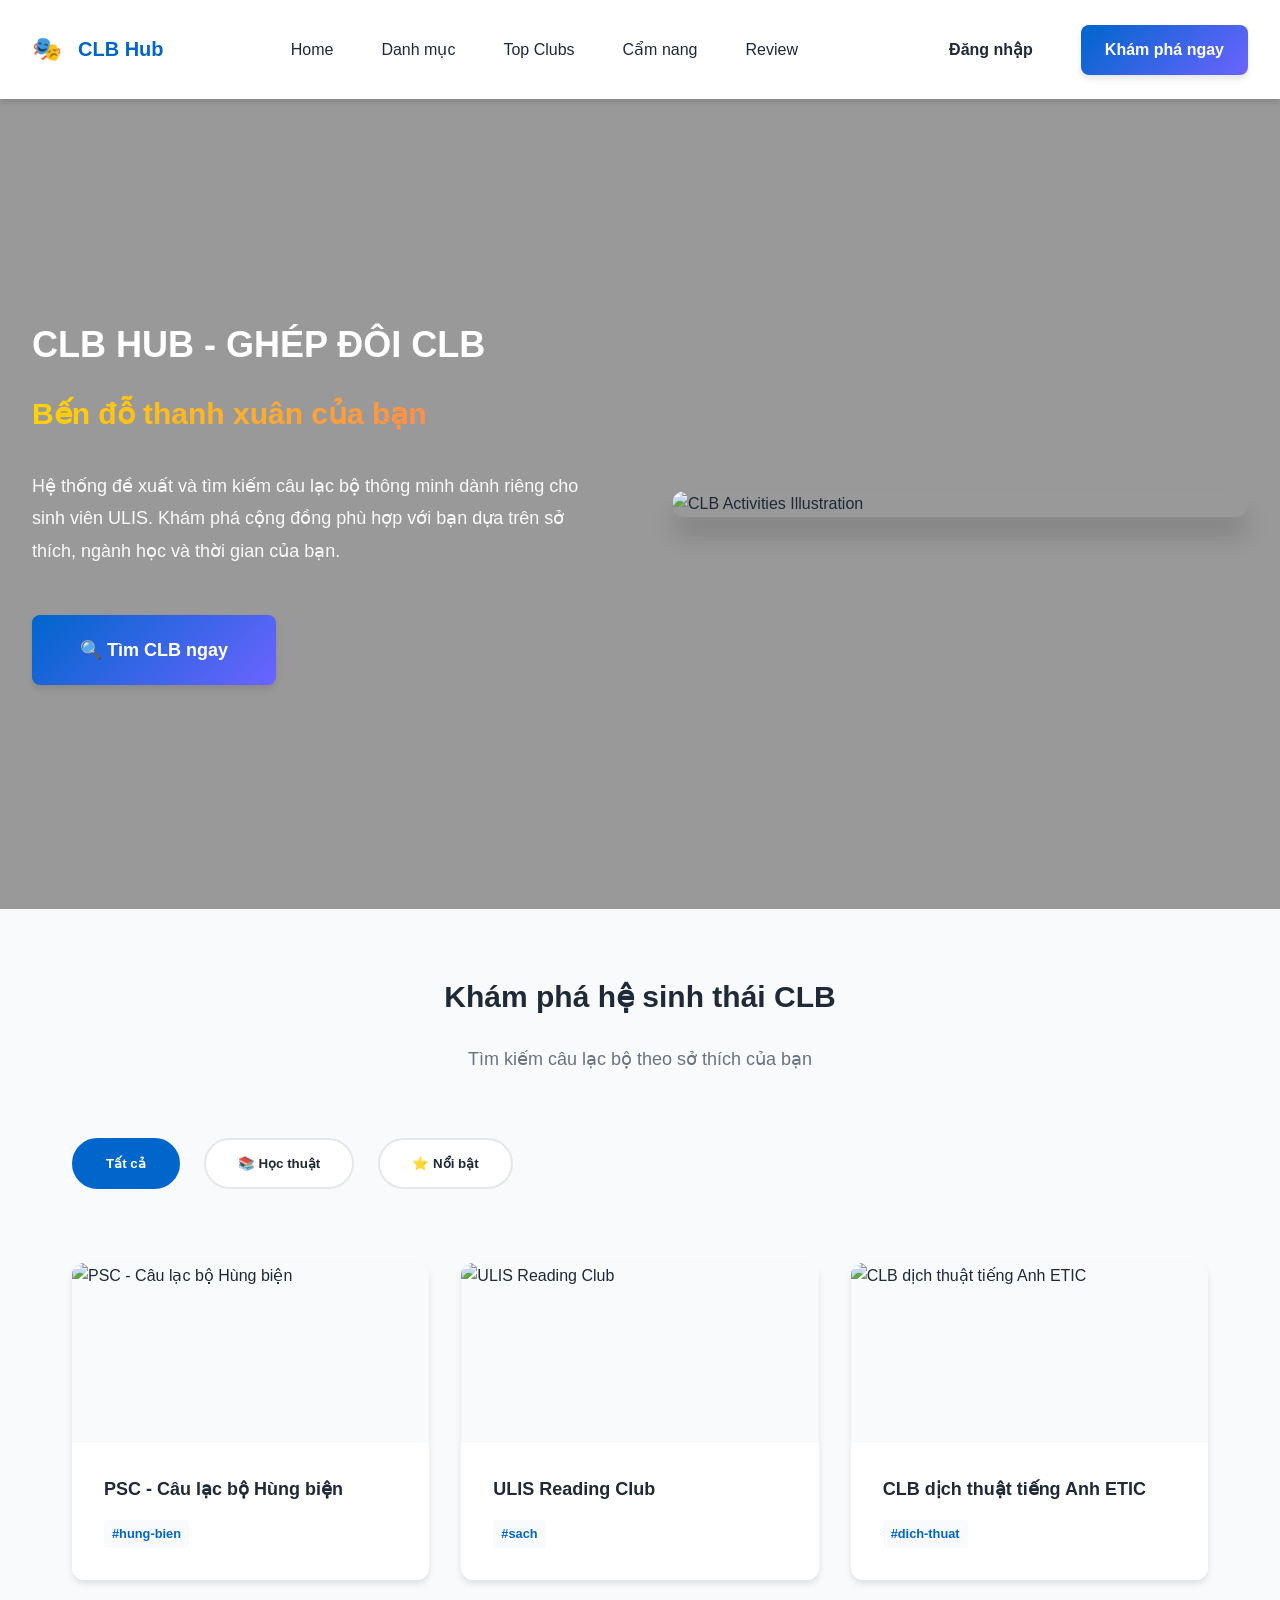
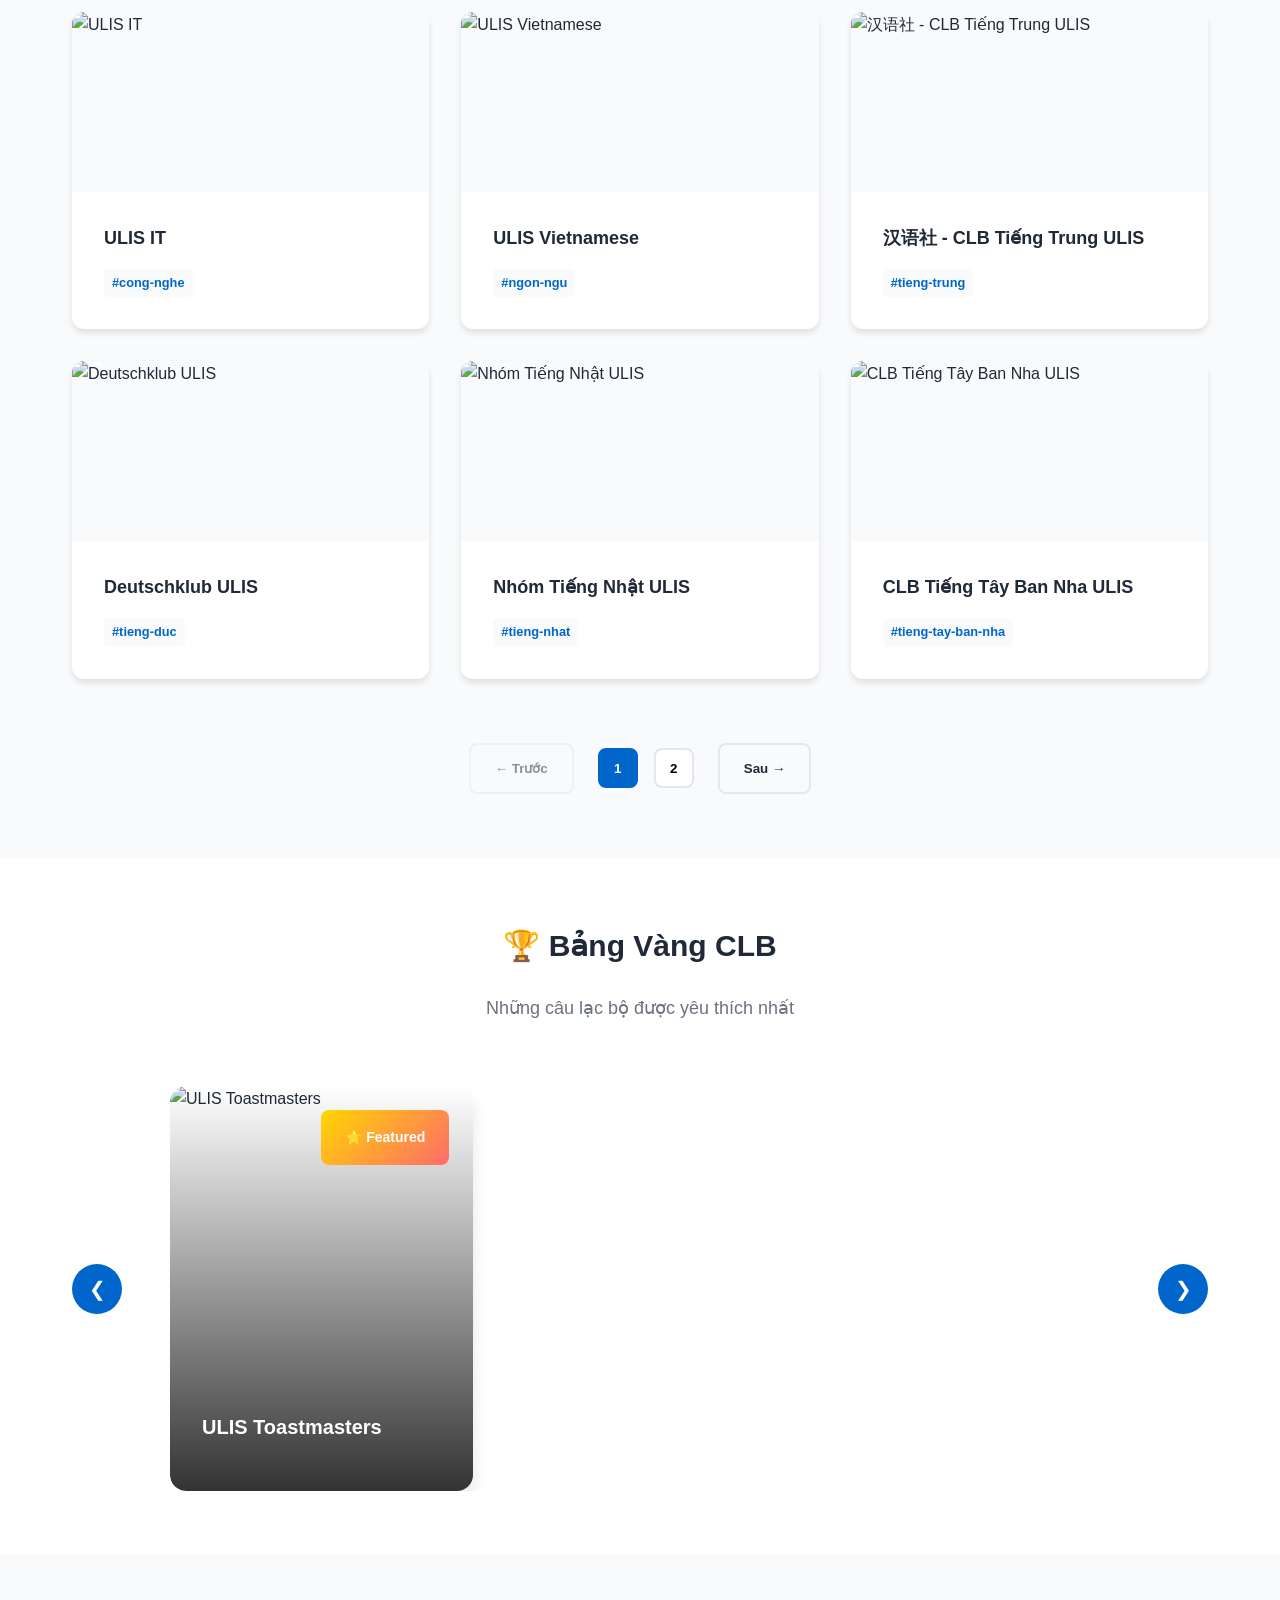
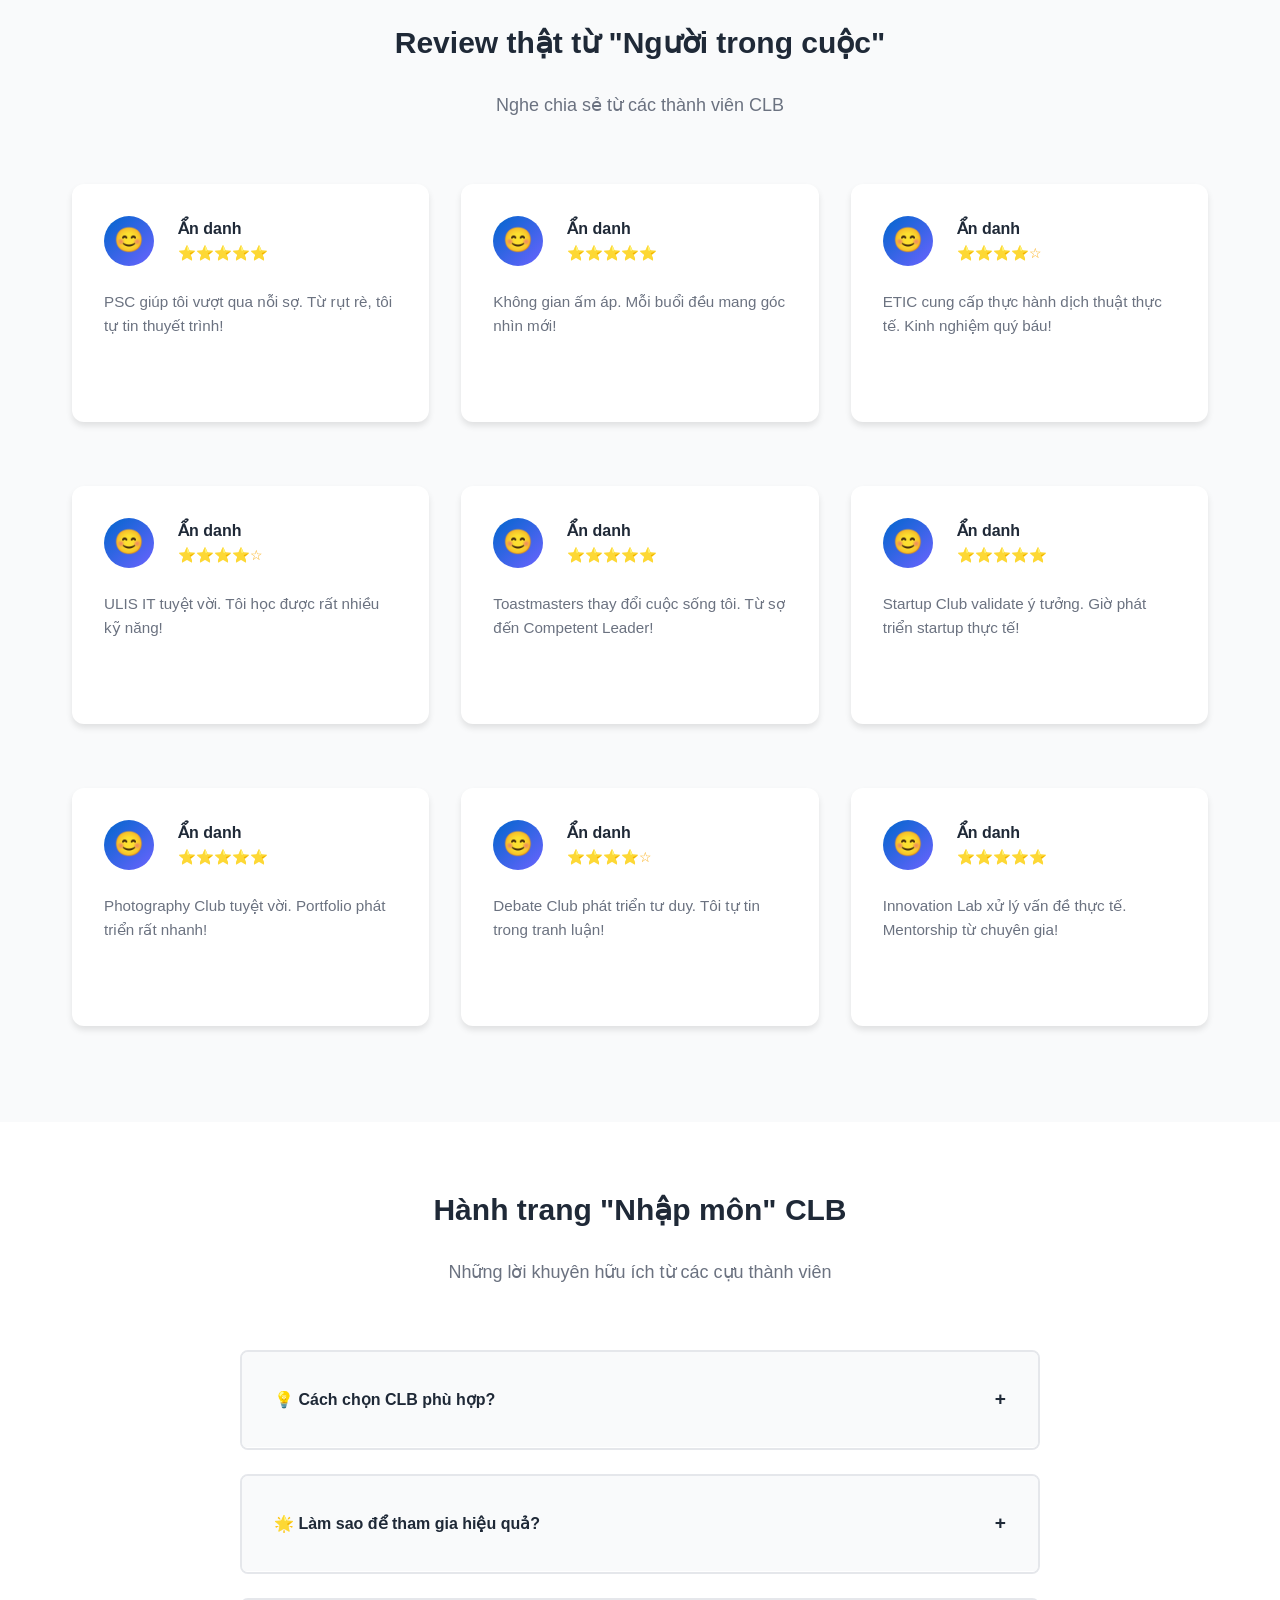
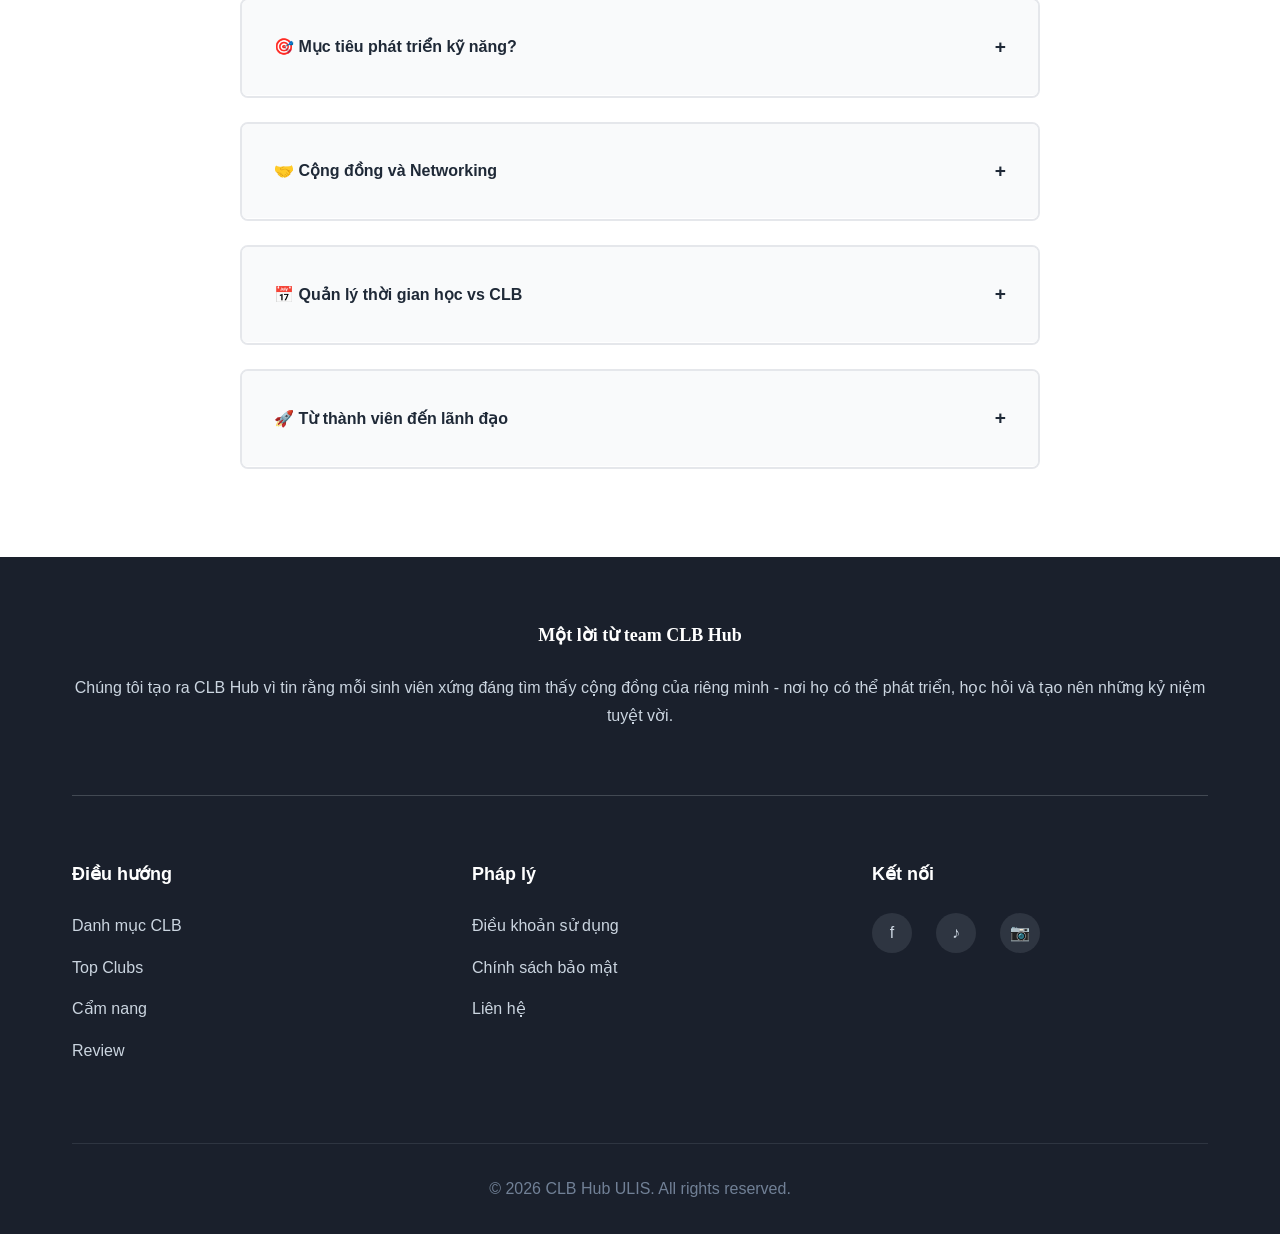
==== commit 6504cc5e: "fix" ====
--- a/landing-page/index.html
+++ b/landing-page/index.html
@@ -1,12 +1,15 @@
 <!DOCTYPE html>
 <html lang="vi">
+
 <head>
     <meta charset="UTF-8">
     <meta name="viewport" content="width=device-width, initial-scale=1.0">
-    <meta name="description" content="CLB Hub - Hệ thống tìm kiếm và đăng ký câu lạc bộ thông minh dành cho sinh viên ULIS">
+    <meta name="description"
+        content="CLB Hub - Hệ thống tìm kiếm và đăng ký câu lạc bộ thông minh dành cho sinh viên ULIS">
     <title>CLB Hub - Ghép Đôi CLB: Bến ĐỖ Thanh Xuân Của Bạn</title>
     <link rel="stylesheet" href="assets/css/styles.css">
 </head>
+
 <body>
     <!-- Navigation Bar (Sticky) -->
     <nav class="navbar">
@@ -48,7 +51,8 @@
     <!-- Hero Section -->
     <section class="hero" id="hero">
         <div class="hero-background">
-            <video autoplay muted loop playsinline class="hero-video" poster="https://images.unsplash.com/photo-1541339907198-e08756dedf3f?w=1600&h=900&fit=crop">
+            <video autoplay muted loop playsinline class="hero-video"
+                poster="https://images.unsplash.com/photo-1541339907198-e08756dedf3f?w=1600&h=900&fit=crop">
                 <source src="assets/images/hero-background.mp4" type="video/mp4">
             </video>
             <div class="hero-overlay"></div>
@@ -56,9 +60,9 @@
         <div class="hero-content">
             <div class="hero-text">
                 <h1 class="hero-title">CLB HUB - GHÉP ĐÔI CLB</h1>
-                <p class="hero-subtitle">Bến đỖ thanh xuân của bạn</p>
+                <p class="hero-subtitle">Bến đỗ thanh xuân của bạn</p>
                 <p class="hero-description">
-                    Hệ thống đề xuất và tìm kiếm câu lạc bộ thông minh dành riêng cho sinh viên ULIS. 
+                    Hệ thống đề xuất và tìm kiếm câu lạc bộ thông minh dành riêng cho sinh viên ULIS.
                     Khám phá cộng đồng phù hợp với bạn dựa trên sở thích, ngành học và thời gian của bạn.
                 </p>
                 <div class="hero-buttons">
@@ -68,7 +72,8 @@
                 </div>
             </div>
             <div class="hero-image">
-                <img src="https://images.unsplash.com/photo-1523240795612-9a054b0db644?w=800&h=600&fit=crop" alt="CLB Activities Illustration" class="hero-img">
+                <img src="https://images.unsplash.com/photo-1523240795612-9a054b0db644?w=800&h=600&fit=crop"
+                    alt="CLB Activities Illustration" class="hero-img">
             </div>
         </div>
     </section>
@@ -78,7 +83,7 @@
         <div class="container">
             <h2 class="section-title">Khám phá hệ sinh thái CLB</h2>
             <p class="section-subtitle">Tìm kiếm câu lạc bộ theo sở thích của bạn</p>
-            
+
             <!-- Filter Chips -->
             <div class="filter-container">
                 <button class="filter-chip active" data-category="all" onclick="filterClubs('all')">
@@ -111,7 +116,7 @@
         <div class="container">
             <h2 class="section-title">🏆 Bảng Vàng CLB</h2>
             <p class="section-subtitle">Những câu lạc bộ được yêu thích nhất</p>
-            
+
             <div class="carousel-container">
                 <button class="carousel-btn prev" onclick="prevTopClub()">❮</button>
                 <div class="carousel-wrapper">
@@ -129,7 +134,7 @@
         <div class="container">
             <h2 class="section-title">Review thật từ "Người trong cuộc"</h2>
             <p class="section-subtitle">Nghe chia sẻ từ các thành viên CLB</p>
-            
+
             <div class="reviews-masonry" id="reviewsMasonry">
                 <!-- Reviews will be dynamically inserted here -->
             </div>
@@ -141,7 +146,7 @@
         <div class="container">
             <h2 class="section-title">Hành trang "Nhập môn" CLB</h2>
             <p class="section-subtitle">Những lời khuyên hữu ích từ các cựu thành viên</p>
-            
+
             <div class="accordion-container">
                 <!-- Accordion items will be dynamically inserted here -->
             </div>
@@ -154,7 +159,7 @@
             <div class="footer-message">
                 <h3>Một lời từ team CLB Hub</h3>
                 <p>
-                    Chúng tôi tạo ra CLB Hub vì tin rằng mỗi sinh viên xứng đáng tìm thấy cộng đồng 
+                    Chúng tôi tạo ra CLB Hub vì tin rằng mỗi sinh viên xứng đáng tìm thấy cộng đồng
                     của riêng mình - nơi họ có thể phát triển, học hỏi và tạo nên những kỷ niệm tuyệt vời.
                 </p>
             </div>
@@ -202,14 +207,14 @@
         <div class="modal-overlay" onclick="closeClubModal()"></div>
         <div class="modal-content club-modal" id="modalContentScroll">
             <button class="modal-close" onclick="closeClubModal()">✕</button>
-            
+
             <div class="modal-parallax-bg" id="modalParallaxBg">
                 <img id="modalClubImage" src="" alt="Club Background" class="modal-bg-image">
             </div>
 
             <div class="modal-body">
                 <h2 id="modalClubName"></h2>
-                
+
                 <div id="sectionIntroduction" class="modal-section">
                     <h3>Giới thiệu</h3>
                     <p id="modalClubDescription"></p>
@@ -238,7 +243,7 @@
                     <h3>Lịch sinh hoạt</h3>
                     <p id="modalClubSchedule"></p>
                 </div>
-                
+
                 <div id="sectionActivities" class="modal-section">
                     <h3>Hoạt động tiêu biểu</h3>
                     <p id="modalClubActivities"></p>
@@ -253,12 +258,12 @@
                     <h3>Thông tin tuyển thành viên</h3>
                     <p id="modalClubRecruitment"></p>
                 </div>
-                
+
                 <div id="sectionRequirements" class="modal-section warning-box">
                     <h3>💡 Yêu cầu</h3>
                     <p id="modalClubRequirements"></p>
                 </div>
-                
+
                 <div id="sectionBenefits" class="modal-section success-box">
                     <h3>🎁 Quyền lợi</h3>
                     <p id="modalClubBenefits"></p>
@@ -327,4 +332,5 @@
     <script src="assets/js/data.js"></script>
     <script src="assets/js/main.js"></script>
 </body>
-</html>
+
+</html>
